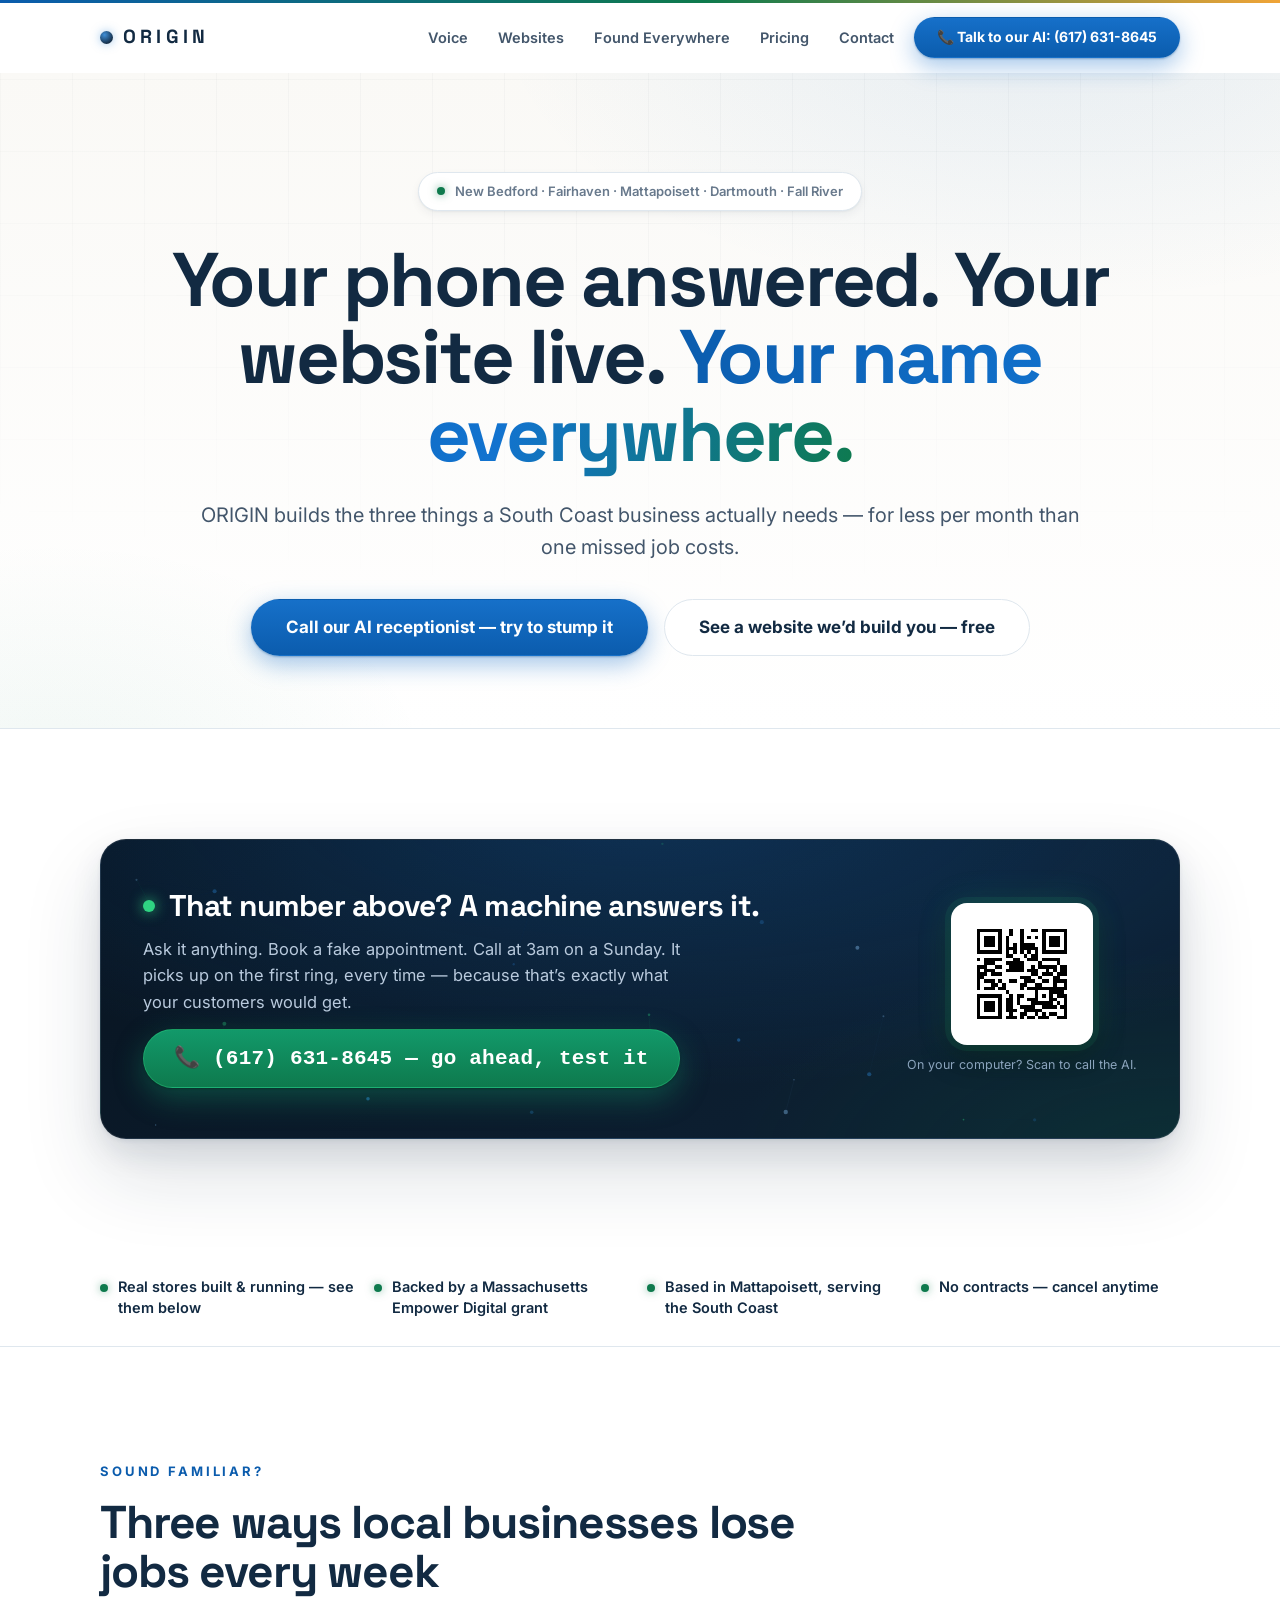
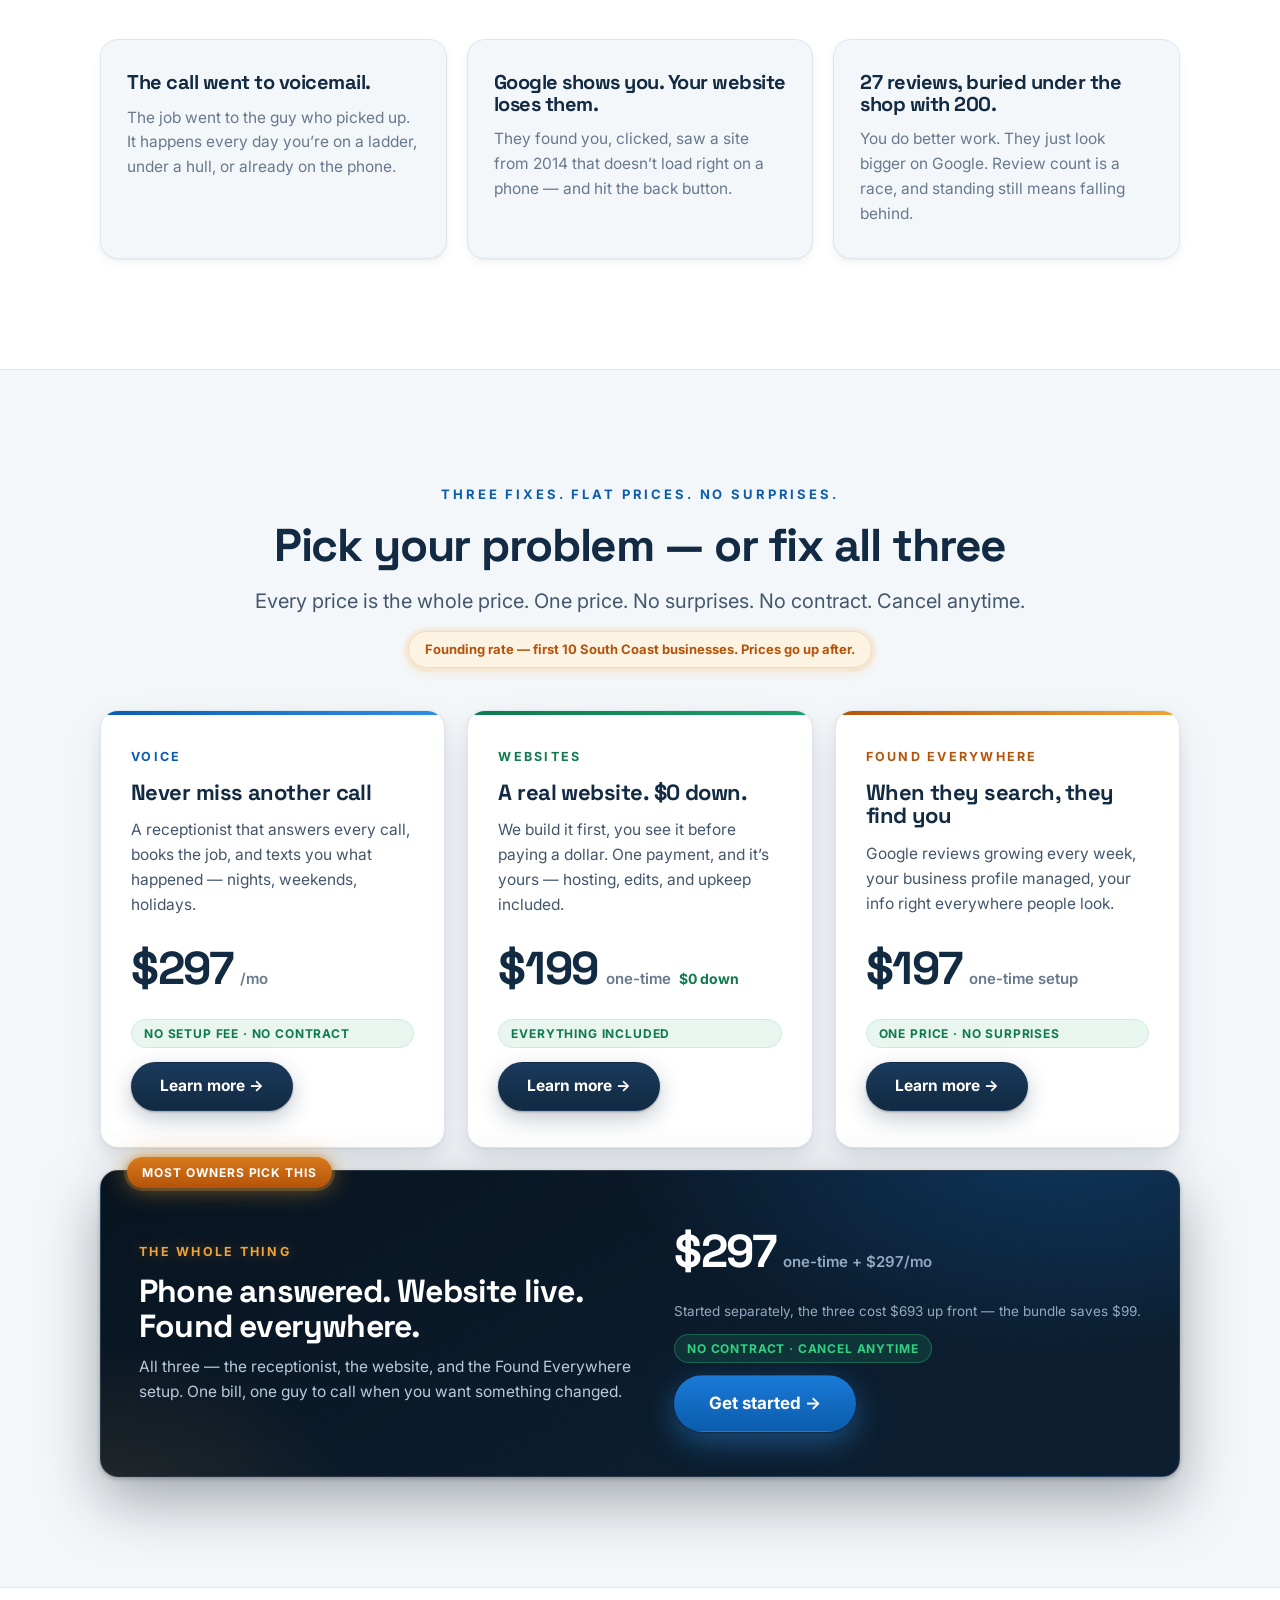
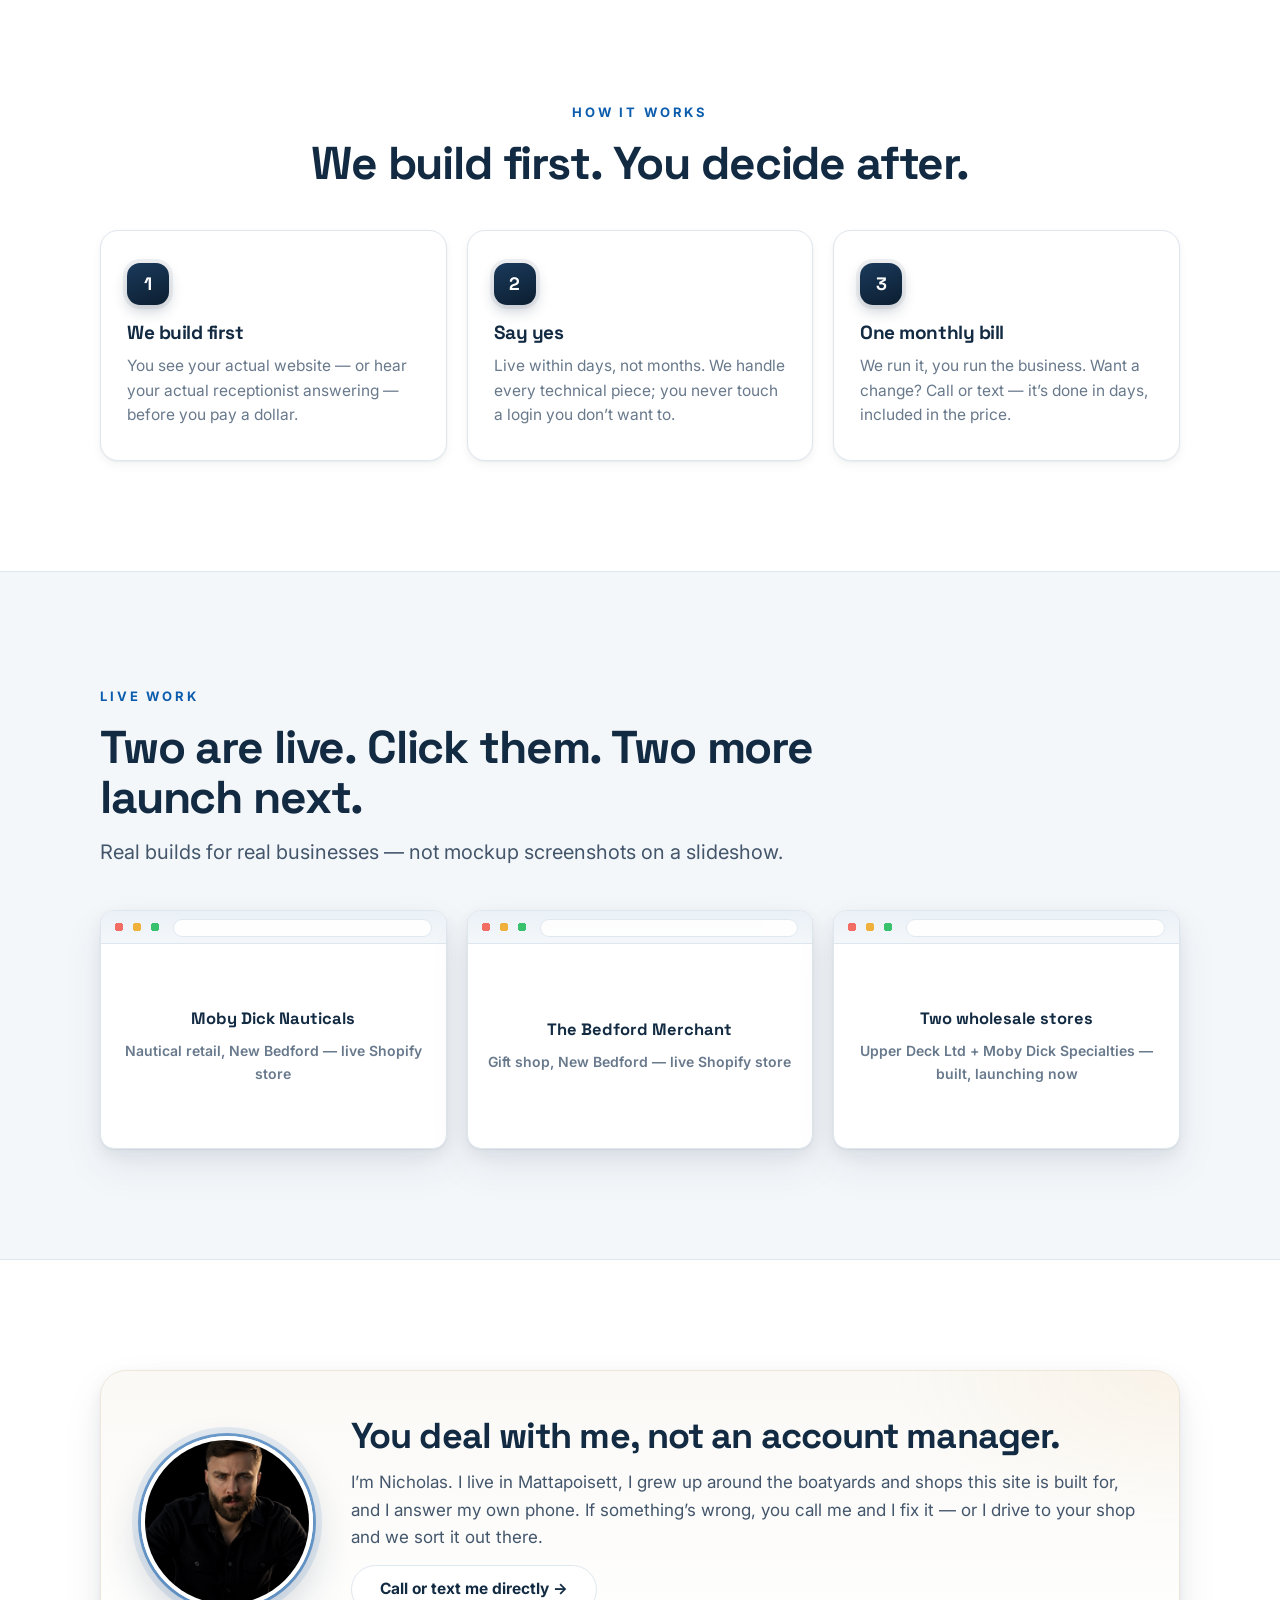
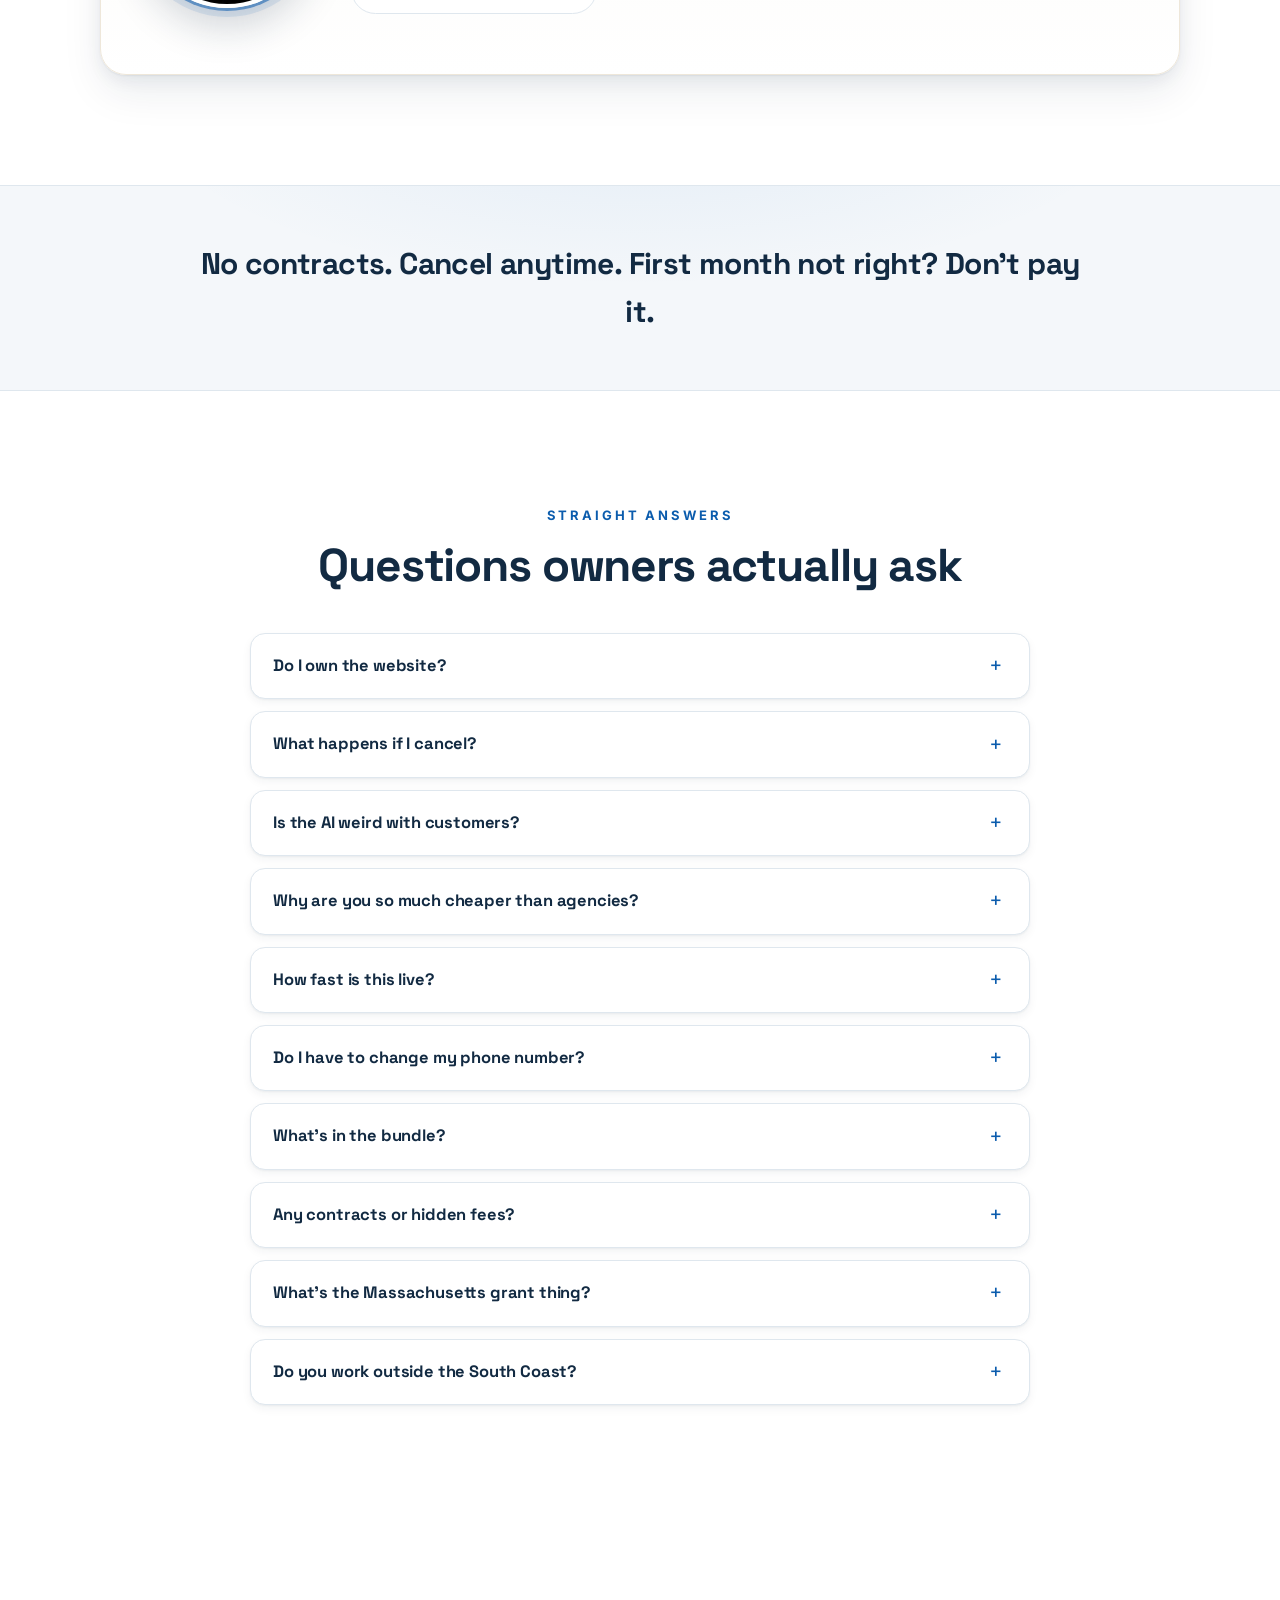
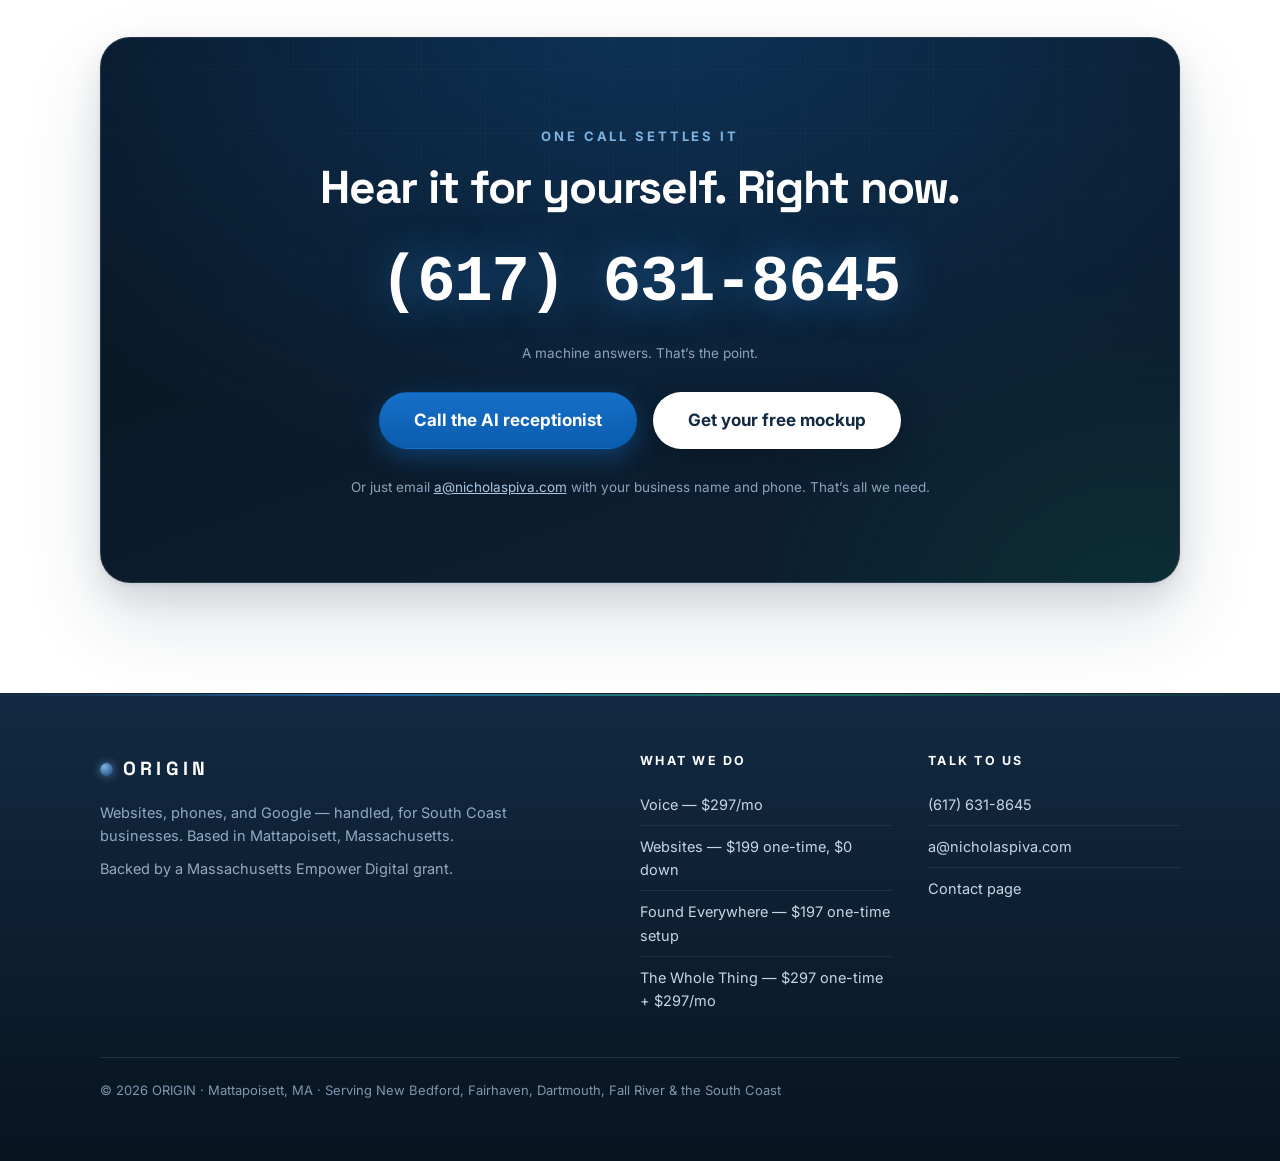
==== index.html @ daebf2e2 "ORIGIN site — heyorigin.ai launch 2026-08-25 Co-Authored-By: Claude Fable 5 <noreply@anthropic.com>" ====
<!DOCTYPE html>
<html lang="en">
<head>
<meta charset="UTF-8">
<meta name="viewport" content="width=device-width, initial-scale=1.0">
<title>ORIGIN — Your phone answered. Your website live. Your name everywhere.</title>
<meta name="description" content="ORIGIN builds the three things a South Coast business actually needs: a receptionist that answers every call, a website that's live in days for $0 down, and a Google presence that grows every week. No contracts. Cancel anytime.">
<meta property="og:title" content="ORIGIN — Your phone answered. Your website live. Your name everywhere.">
<meta property="og:description" content="A receptionist that answers every call, a website live in days for $0 down, and a Google presence that grows every week. South Coast, Massachusetts. No contracts.">
<meta property="og:type" content="website">
<meta name="twitter:card" content="summary">
<link rel="canonical" href="https://heyorigin.ai/">
<meta property="og:url" content="https://heyorigin.ai/">
<script type="application/ld+json">
{
  "@context": "https://schema.org",
  "@type": "LocalBusiness",
  "name": "ORIGIN",
  "telephone": "+1-617-631-8645",
  "email": "a@nicholaspiva.com",
  "address": {
    "@type": "PostalAddress",
    "addressLocality": "Mattapoisett",
    "addressRegion": "MA",
    "addressCountry": "US"
  },
  "areaServed": ["New Bedford", "Fairhaven", "Mattapoisett", "Dartmouth", "Fall River"]
}
</script>
<link rel="icon" href="data:image/svg+xml,%3Csvg xmlns='http://www.w3.org/2000/svg' viewBox='0 0 64 64'%3E%3Ccircle cx='32' cy='32' r='30' fill='%23122a42'/%3E%3Ccircle cx='32' cy='32' r='14' fill='none' stroke='white' stroke-width='7'/%3E%3C/svg%3E">
<link rel="preconnect" href="https://fonts.googleapis.com">
<link rel="preconnect" href="https://fonts.gstatic.com" crossorigin>
<link href="https://fonts.googleapis.com/css2?family=Space+Grotesk:wght@500;700&family=Inter:wght@400;500;600;700&display=swap" rel="stylesheet">
<link rel="stylesheet" href="/assets/style.css">
</head>
<body>

<header class="site-header">
  <div class="header-inner">
    <a class="wordmark" href="/"><span class="mark"></span>ORIGIN</a>
    <nav class="main-nav" aria-label="Main">
      <a href="/voice/">Voice</a>
      <a href="/websites/">Websites</a>
      <a href="/found/">Found Everywhere</a>
      <a href="/#pricing">Pricing</a>
      <a href="/start/">Contact</a>
    </nav>
    <a class="btn btn-call header-call" href="tel:617-631-8645">&#128222; Talk to our AI: (617) 631-8645</a>
    <button class="nav-toggle" aria-expanded="false" aria-controls="mobile-menu">Menu</button>
  </div>
  <nav class="mobile-menu" id="mobile-menu" aria-label="Mobile">
    <a href="/voice/">Voice — the receptionist</a>
    <a href="/websites/">Websites — $0 down</a>
    <a href="/found/">Found Everywhere</a>
    <a href="/#pricing">Pricing</a>
    <a href="/start/">Contact</a>
  </nav>
</header>

<main>

  <!-- 1. HERO -->
  <div class="hero">
    <div class="container">
      <span class="towns">New Bedford &middot; Fairhaven &middot; Mattapoisett &middot; Dartmouth &middot; Fall River</span>
      <h1>Your phone answered. Your website live. <span class="grad">Your name everywhere.</span></h1>
      <p class="lead">ORIGIN builds the three things a South Coast business actually needs &mdash; for less per month than one missed job costs.</p>
      <div class="hero-ctas">
        <a class="btn btn-call btn-lg" href="tel:617-631-8645">Call our AI receptionist &mdash; try to stump it</a>
        <a class="btn btn-ghost btn-lg" href="/websites/">See a website we&rsquo;d build you &mdash; free</a>
      </div>
    </div>
  </div>

  <!-- 2. DARE CARD -->
  <section>
    <div class="container">
      <div class="dare">
        <div class="dare-copy">
          <h3><span class="live-dot" aria-hidden="true"></span>That number above? A machine answers it.</h3>
          <p>Ask it anything. Book a fake appointment. Call at 3am on a Sunday. It picks up on the first ring, every time &mdash; because that&rsquo;s exactly what your customers would get.</p>
          <p class="mt-sm"><a class="btn btn-call" href="tel:617-631-8645">&#128222; (617) 631-8645 &mdash; go ahead, test it</a></p>
        </div>
        <div class="qr">
          <div class="qr-box"><img src="/assets/qr-demo-line.png" alt="QR code that dials the ORIGIN AI demo line"></div>
          On your computer? Scan to call the AI.
        </div>
      </div>
    </div>
  </section>

  <!-- 3. RECEIPTS STRIP -->
  <div class="receipts">
    <ul>
      <li>Real stores built &amp; running &mdash; see them below</li>
      <li>Backed by a Massachusetts Empower Digital grant</li>
      <li>Based in Mattapoisett, serving the South Coast</li>
      <li>No contracts &mdash; cancel anytime</li>
    </ul>
  </div>

  <!-- 4. PROBLEM BLOCK -->
  <section>
    <div class="container">
      <div class="section-head">
        <span class="kicker">Sound familiar?</span>
        <h2>Three ways local businesses lose jobs every week</h2>
      </div>
      <div class="punches">
        <div class="punch">
          <h3>The call went to voicemail.</h3>
          <p>The job went to the guy who picked up. It happens every day you&rsquo;re on a ladder, under a hull, or already on the phone.</p>
        </div>
        <div class="punch">
          <h3>Google shows you. Your website loses them.</h3>
          <p>They found you, clicked, saw a site from 2014 that doesn&rsquo;t load right on a phone &mdash; and hit the back button.</p>
        </div>
        <div class="punch">
          <h3>27 reviews, buried under the shop with 200.</h3>
          <p>You do better work. They just look bigger on Google. Review count is a race, and standing still means falling behind.</p>
        </div>
      </div>
    </div>
  </section>

  <!-- 5. THE 3 SKUs + BUNDLE -->
  <section id="pricing" style="background:var(--panel);border-top:1px solid var(--line);border-bottom:1px solid var(--line)">
    <div class="container">
      <div class="section-head center">
        <span class="kicker">Three fixes. Flat prices. No surprises.</span>
        <h2>Pick your problem &mdash; or fix all three</h2>
        <p class="lead mt-sm">Every price is the whole price. One price. No surprises. No contract. Cancel anytime.</p>
        <p class="mt-sm"><span class="founding">Founding rate &mdash; first 10 South Coast businesses. Prices go up after.</span></p>
      </div>
      <div class="skus">

        <div class="sku">
          <span class="sku-name">Voice</span>
          <h3>Never miss another call</h3>
          <p class="outcome">A receptionist that answers every call, books the job, and texts you what happened &mdash; nights, weekends, holidays.</p>
          <div class="price"><span class="num">$297</span><span class="per">/mo</span></div>
          <span class="no-contract">No setup fee &middot; No contract</span>
          <a class="btn btn-primary" href="/voice/">Learn more &rarr;</a>
        </div>

        <div class="sku">
          <span class="sku-name">Websites</span>
          <h3>A real website. $0 down.</h3>
          <p class="outcome">We build it first, you see it before paying a dollar. One payment, and it&rsquo;s yours &mdash; hosting, edits, and upkeep included.</p>
          <div class="price"><span class="num">$199</span><span class="per">one-time</span><span class="down">$0 down</span></div>
          <span class="no-contract">Everything included</span>
          <a class="btn btn-primary" href="/websites/">Learn more &rarr;</a>
        </div>

        <div class="sku">
          <span class="sku-name">Found Everywhere</span>
          <h3>When they search, they find you</h3>
          <p class="outcome">Google reviews growing every week, your business profile managed, your info right everywhere people look.</p>
          <div class="price"><span class="num">$197</span><span class="per">one-time setup</span></div>
          <span class="no-contract">One price &middot; No surprises</span>
          <a class="btn btn-primary" href="/found/">Learn more &rarr;</a>
        </div>

        <div class="sku bundle">
          <span class="badge">Most owners pick this</span>
          <div class="bundle-left">
            <span class="sku-name">The Whole Thing</span>
            <h3>Phone answered. Website live. Found everywhere.</h3>
            <p class="outcome">All three &mdash; the receptionist, the website, and the Found Everywhere setup. One bill, one guy to call when you want something changed.</p>
          </div>
          <div class="bundle-right">
            <div class="price"><span class="num">$297</span><span class="per">one-time + $297/mo</span></div>
            <p class="fineprint">Started separately, the three cost $693 up front &mdash; the bundle saves $99.</p>
            <span class="no-contract">No contract &middot; Cancel anytime</span>
            <a class="btn btn-primary btn-lg" href="/start/">Get started &rarr;</a>
          </div>
        </div>

      </div>
    </div>
  </section>

  <!-- 6. HOW IT WORKS -->
  <section>
    <div class="container">
      <div class="section-head center">
        <span class="kicker">How it works</span>
        <h2>We build first. You decide after.</h2>
      </div>
      <div class="steps">
        <div class="step">
          <div class="n">1</div>
          <h3>We build first</h3>
          <p>You see your actual website &mdash; or hear your actual receptionist answering &mdash; before you pay a dollar.</p>
        </div>
        <div class="step">
          <div class="n">2</div>
          <h3>Say yes</h3>
          <p>Live within days, not months. We handle every technical piece; you never touch a login you don&rsquo;t want to.</p>
        </div>
        <div class="step">
          <div class="n">3</div>
          <h3>One monthly bill</h3>
          <p>We run it, you run the business. Want a change? Call or text &mdash; it&rsquo;s done in days, included in the price.</p>
        </div>
      </div>
    </div>
  </section>

  <!-- 7. LIVE WORK -->
  <section style="background:var(--panel);border-top:1px solid var(--line);border-bottom:1px solid var(--line)">
    <div class="container">
      <div class="section-head">
        <span class="kicker">Live work</span>
        <h2>Two are live. Click them. Two more launch next.</h2>
        <p class="lead mt-sm">Real builds for real businesses &mdash; not mockup screenshots on a slideshow.</p>
      </div>
      <div class="work-grid">
        <a class="work-card" href="https://mobydicknauticals.com" target="_blank" rel="noopener"><span class="wc-name">Moby Dick Nauticals</span>Nautical retail, New Bedford &mdash; live Shopify store</a>
        <a class="work-card" href="https://www.bedfordmerchant.com" target="_blank" rel="noopener"><span class="wc-name">The Bedford Merchant</span>Gift shop, New Bedford &mdash; live Shopify store</a>
        <span class="work-card"><span class="wc-name">Two wholesale stores</span>Upper Deck Ltd + Moby Dick Specialties &mdash; built, launching now</span>
      </div>
    </div>
  </section>

  <!-- 8. FOUNDER -->
  <section>
    <div class="container">
      <div class="founder">
        <img class="photo" src="/assets/nicholas.jpg" alt="Nicholas Piva">
        <div class="founder-copy">
          <h2>You deal with me, not an account manager.</h2>
          <p>I&rsquo;m Nicholas. I live in Mattapoisett, I grew up around the boatyards and shops this site is built for, and I answer my own phone. If something&rsquo;s wrong, you call me and I fix it &mdash; or I drive to your shop and we sort it out there.</p>
          <p><a class="btn btn-ghost" href="/start/">Call or text me directly &rarr;</a></p>
        </div>
      </div>
    </div>
  </section>

  <!-- 9. GUARANTEE BAR -->
  <div class="guarantee">
    <p>No contracts. Cancel anytime. First month not right? Don&rsquo;t pay it.</p>
  </div>

  <!-- 10. FAQ -->
  <section>
    <div class="container">
      <div class="section-head center">
        <span class="kicker">Straight answers</span>
        <h2>Questions owners actually ask</h2>
      </div>
      <div class="faq">
        <details>
          <summary>Do I own the website?</summary>
          <p>You can buy it out any time &mdash; one payment and the whole site is yours, files and all. Most owners keep the subscription instead, because hosting, edits, and upkeep stay our problem, not yours.</p>
        </details>
        <details>
          <summary>What happens if I cancel?</summary>
          <p>You cancel, we stop billing, that&rsquo;s it. No cancellation fee, no 30-page contract, no hard feelings. If you&rsquo;re on the website plan, you can buy the site out on the way, or let it go dark.</p>
        </details>
        <details>
          <summary>Is the AI weird with customers?</summary>
          <p>You tell us &mdash; call it: (617) 631-8645. It answers politely, books appointments, takes messages, and hands anything strange straight to you. Your customers just hear a phone that always gets picked up.</p>
        </details>
        <details>
          <summary>Why are you so much cheaper than agencies?</summary>
          <p>Agencies bill for meetings, account managers, and offices. We build with modern tools, sell three fixed packages instead of custom proposals, and keep zero overhead. You pay for the work, not the theater.</p>
        </details>
        <details>
          <summary>How fast is this live?</summary>
          <p>Websites: days, not months &mdash; we usually show you a finished draft before you&rsquo;ve paid anything. The phone receptionist: typically inside a week, trained on your services, prices, and hours.</p>
        </details>
        <details>
          <summary>Do I have to change my phone number?</summary>
          <p>No. Your number stays exactly the same. Calls you can&rsquo;t take get answered instead of hitting voicemail. You can start with just nights and weekends if you want.</p>
        </details>
        <details>
          <summary>What&rsquo;s in the bundle?</summary>
          <p>All three: the receptionist ($297/mo), the website ($199 one-time), and the Found Everywhere setup ($197 one-time). Started separately, that&rsquo;s $693 up front. The bundle is $297 one-time + $297/mo &mdash; $99 less to start, one bill, one point of contact.</p>
        </details>
        <details>
          <summary>Any contracts or hidden fees?</summary>
          <p>None. Every price on this page is the whole price &mdash; one price, no surprises. The website and Found Everywhere are one-time payments; the receptionist is month to month, cancel anytime. We&rsquo;d rather earn next month than lock you into it.</p>
        </details>
        <details>
          <summary>What&rsquo;s the Massachusetts grant thing?</summary>
          <p>ORIGIN is backed by a Massachusetts Empower Digital grant &mdash; a state small-business program. It means the Commonwealth put real money behind this business, and depending on your situation there may be grant help for yours too. Ask us.</p>
        </details>
        <details>
          <summary>Do you work outside the South Coast?</summary>
          <p>The focus is New Bedford, Fairhaven, Mattapoisett, Dartmouth, Fall River, and the towns between. If you&rsquo;re nearby, reach out anyway &mdash; worst case we say it&rsquo;s too far to drive to your shop, which is rare.</p>
        </details>
      </div>
    </div>
  </section>

  <!-- 11. FINAL CTA -->
  <section class="final-cta">
    <div class="container">
      <span class="kicker">One call settles it</span>
      <h2>Hear it for yourself. Right now.</h2>
      <span class="big-number"><a href="tel:617-631-8645">(617) 631-8645</a></span>
      <p class="fineprint">A machine answers. That&rsquo;s the point.</p>
      <div class="ctas">
        <a class="btn btn-call btn-lg" href="tel:617-631-8645">Call the AI receptionist</a>
        <a class="btn btn-primary btn-lg" href="mailto:a@nicholaspiva.com?subject=Free%20mockup%20for%20my%20business&amp;body=Business%20name%3A%0ABest%20phone%20number%3A%0AAnything%20you%20want%20us%20to%20know%3A">Get your free mockup</a>
      </div>
      <p class="fineprint mt-md">Or just email <a href="mailto:a@nicholaspiva.com">a@nicholaspiva.com</a> with your business name and phone. That&rsquo;s all we need.</p>
    </div>
  </section>

</main>

<footer class="site-footer">
  <div class="container">
    <div>
      <a class="wordmark" href="/"><span class="mark"></span>ORIGIN</a>
      <p>Websites, phones, and Google &mdash; handled, for South Coast businesses. Based in Mattapoisett, Massachusetts.</p>
      <p>Backed by a Massachusetts Empower Digital grant.</p>
    </div>
    <div>
      <h4>What we do</h4>
      <ul>
        <li><a href="/voice/">Voice &mdash; $297/mo</a></li>
        <li><a href="/websites/">Websites &mdash; $199 one-time, $0 down</a></li>
        <li><a href="/found/">Found Everywhere &mdash; $197 one-time setup</a></li>
        <li><a href="/#pricing">The Whole Thing &mdash; $297 one-time + $297/mo</a></li>
      </ul>
    </div>
    <div>
      <h4>Talk to us</h4>
      <ul>
        <li><a href="tel:617-631-8645">(617) 631-8645</a></li>
        <li><a href="mailto:a@nicholaspiva.com">a@nicholaspiva.com</a></li>
        <li><a href="/start/">Contact page</a></li>
      </ul>
    </div>
    <div class="legal">&copy; <span data-year>2026</span> ORIGIN &middot; Mattapoisett, MA &middot; Serving New Bedford, Fairhaven, Dartmouth, Fall River &amp; the South Coast</div>
  </div>
</footer>

<div class="mobile-bar">
  <a class="btn btn-call" href="tel:617-631-8645">&#128222; Call the AI</a>
  <a class="btn btn-primary" href="/start/">Get my free mockup</a>
</div>

<script src="/assets/site.js"></script>
</body>
</html>
---- assets/style.css ----
/* ORIGIN — public site. Light premium theme, epic craft.
   One CSS file, one small JS file, no frameworks, no build step.
   Dark moments (on purpose): the dare/call card, the bundle card, the final CTA band, the footer. */

:root{
  --ink:#122a42;          /* harbor navy — headings, primary buttons */
  --ink-2:#0c1e30;        /* deeper navy */
  --ink-deep:#081420;     /* near-black navy — dark cards */
  --body-c:#43566b;       /* body text */
  --soft:#68798c;         /* muted text */
  --bg:#ffffff;
  --paper:#faf9f6;        /* warm paper */
  --panel:#f4f7fa;        /* light panel band (referenced by inline styles) */
  --panel-2:#eaf1f7;
  --line:#dfe7ee;         /* hairlines (referenced by inline styles) */
  --blue:#0b5cad;
  --blue-dark:#094a8c;
  --blue-bright:#2f8fe6;
  --green:#0e7a4d;
  --green-bright:#2fd382; /* live dot on dark */
  --amber:#b45309;
  --amber-bright:#f0a437;
  --amber-bg:#fdf3e3;
  --radius:18px;
  --font-display:"Space Grotesk","Inter",-apple-system,BlinkMacSystemFont,"Segoe UI",Helvetica,Arial,sans-serif;
  --font-body:"Inter",-apple-system,BlinkMacSystemFont,"Segoe UI",Roboto,Helvetica,Arial,sans-serif;
  --font-mono:ui-monospace,"SF Mono",SFMono-Regular,Menlo,Consolas,monospace;
  --shadow-sm:0 1px 2px rgba(18,42,66,.05),0 4px 10px rgba(18,42,66,.05);
  --shadow:0 1px 2px rgba(18,42,66,.06),0 6px 16px rgba(18,42,66,.06),0 18px 40px rgba(18,42,66,.08);
  --shadow-lg:0 2px 4px rgba(18,42,66,.07),0 14px 30px rgba(18,42,66,.10),0 36px 80px rgba(18,42,66,.14);
  --dark-line:rgba(255,255,255,.10);
  --dark-text:#b9cadd;
}

*{margin:0;padding:0;box-sizing:border-box}
html{-webkit-text-size-adjust:100%}
@media (prefers-reduced-motion:no-preference){html{scroll-behavior:smooth}}
body{
  background:var(--bg);
  color:var(--body-c);
  font-family:var(--font-body);
  font-size:17px;line-height:1.6;
  overflow-x:hidden;
  -webkit-font-smoothing:antialiased;
}
img,svg{max-width:100%;display:block}
a{color:var(--blue);text-decoration:none}
a:hover{text-decoration:underline}
:focus-visible{outline:3px solid var(--blue-bright);outline-offset:3px;border-radius:6px}
h1,h2,h3,h4{
  color:var(--ink);line-height:1.08;letter-spacing:-.025em;font-weight:700;
  font-family:var(--font-display);
}
h1{font-size:clamp(38px,7vw,76px);line-height:1.02;letter-spacing:-.03em}
h2{font-size:clamp(28px,4.4vw,46px)}
h3{font-size:clamp(19px,2.6vw,23px)}
.container{max-width:1120px;margin:0 auto;padding:0 20px}
section{padding:clamp(64px,9vw,110px) 0;scroll-margin-top:86px;position:relative}

.kicker{
  display:inline-block;font-size:13px;font-weight:700;letter-spacing:.22em;
  text-transform:uppercase;color:var(--blue);margin-bottom:16px;
}
.lead{font-size:clamp(17px,2.2vw,20px);color:var(--body-c);max-width:44em}
.center{text-align:center}
.center .lead{margin-left:auto;margin-right:auto}

/* Gradient word inside big headings */
h1 .grad{
  background:linear-gradient(110deg,var(--blue),#1273cf 55%,var(--green));
  -webkit-background-clip:text;background-clip:text;color:transparent;
}

/* ---------- Reveal on scroll (JS adds .reveal; motion-gated) ---------- */
.reveal{opacity:0;transform:translateY(28px);transition:opacity .8s cubic-bezier(.16,1,.3,1),transform .8s cubic-bezier(.16,1,.3,1)}
.reveal.in{opacity:1;transform:none}

/* ---------- Buttons ---------- */
.btn{
  display:inline-flex;align-items:center;justify-content:center;gap:10px;
  padding:14px 28px;border-radius:999px;font-size:15.5px;font-weight:700;
  border:1px solid transparent;cursor:pointer;text-decoration:none;
  line-height:1.2;text-align:center;
  transition:transform .3s cubic-bezier(.16,1,.3,1),box-shadow .3s ease,background .3s ease,border-color .3s ease,color .3s ease;
}
.btn:hover{text-decoration:none;transform:translateY(-2px)}
.btn-primary{
  background:linear-gradient(180deg,#1a3a5c,var(--ink));color:#fff;
  box-shadow:0 1px 2px rgba(8,20,32,.3),0 8px 22px rgba(18,42,66,.25);
}
.btn-primary:hover{color:#fff;box-shadow:0 2px 4px rgba(8,20,32,.3),0 14px 34px rgba(18,42,66,.34)}
.btn-call{
  background:linear-gradient(180deg,#1670c9,var(--blue));color:#fff;
  box-shadow:0 1px 2px rgba(9,74,140,.35),0 8px 24px rgba(23,111,199,.4);
}
.btn-call:hover{color:#fff;box-shadow:0 2px 4px rgba(9,74,140,.4),0 14px 38px rgba(23,111,199,.5)}
.btn-ghost{background:#fff;color:var(--ink);border-color:var(--line)}
.btn-ghost:hover{border-color:var(--ink);color:var(--ink);box-shadow:var(--shadow)}
.btn-lg{padding:17px 34px;font-size:17px}

/* ---------- Founding-rate chip — glowing amber ---------- */
.founding{
  display:inline-block;font-size:13px;font-weight:700;color:var(--amber);
  background:var(--amber-bg);border:1px solid #f3ddb5;border-radius:999px;padding:7px 16px;
  box-shadow:0 0 0 4px rgba(240,164,55,.10),0 4px 14px rgba(240,164,55,.18);
}

/* ---------- Header — glass with slim accent line ---------- */
.site-header{
  position:sticky;top:0;z-index:100;
  background:rgba(255,255,255,.85);
  backdrop-filter:blur(14px);-webkit-backdrop-filter:blur(14px);
  border-bottom:1px solid transparent;transition:border-color .3s ease,background .3s ease;
}
.site-header::before{
  content:"";display:block;height:3px;
  background:linear-gradient(90deg,var(--blue),var(--green) 55%,var(--amber-bright));
}
.site-header.scrolled{border-bottom-color:var(--line);background:rgba(255,255,255,.92)}
.header-inner{
  max-width:1120px;margin:0 auto;padding:14px 20px;
  display:flex;align-items:center;gap:20px;
}
.wordmark{
  font-family:var(--font-display);
  font-weight:700;font-size:19px;letter-spacing:.22em;color:var(--ink);
  display:flex;align-items:center;gap:10px;text-decoration:none;
}
.wordmark:hover{text-decoration:none;color:var(--ink)}
.wordmark .mark{
  width:13px;height:13px;border-radius:50%;flex:none;
  background:radial-gradient(circle at 35% 30%,#3f8fd8,var(--ink) 75%);
  box-shadow:0 0 10px rgba(63,143,216,.5);
}
.main-nav{display:none;gap:30px;margin-left:auto;font-size:14.5px;font-weight:600}
.main-nav a{color:var(--body-c);position:relative;transition:color .25s}
.main-nav a::after{
  content:"";position:absolute;left:0;bottom:-6px;height:2px;width:0;
  background:var(--blue);transition:width .3s cubic-bezier(.16,1,.3,1);
}
.main-nav a:hover{color:var(--ink);text-decoration:none}
.main-nav a:hover::after{width:100%}
.main-nav a[aria-current="page"]{color:var(--ink)}
.main-nav a[aria-current="page"]::after{width:100%}
.header-call{margin-left:auto;padding:11px 22px;font-size:14px}
.nav-toggle{
  margin-left:auto;background:#fff;border:1px solid var(--line);border-radius:999px;
  padding:9px 16px;font-size:14.5px;font-weight:700;color:var(--ink);cursor:pointer;
  font-family:var(--font-body);
}
@media(min-width:900px){
  .main-nav{display:flex}
  .header-call{margin-left:0}
  .nav-toggle{display:none}
}
@media(max-width:899px){
  .header-call{display:none}
}
.mobile-menu{
  display:none;border-top:1px solid var(--line);
  background:rgba(255,255,255,.94);
  backdrop-filter:blur(16px);-webkit-backdrop-filter:blur(16px);
  padding:10px 20px 18px;
}
.mobile-menu.open{display:block}
.mobile-menu a{
  display:block;padding:13px 4px;font-size:16.5px;font-weight:600;color:var(--ink);
  border-bottom:1px solid var(--panel-2);
}
.mobile-menu a:hover{text-decoration:none}
.mobile-menu a:last-child{border-bottom:0}

/* ---------- Hero — light, huge type, quiet texture ---------- */
.hero{
  position:relative;overflow:hidden;
  background:
    radial-gradient(900px 480px at 82% -10%,rgba(23,111,199,.09),transparent 62%),
    radial-gradient(640px 400px at 4% 108%,rgba(14,122,77,.06),transparent 60%),
    linear-gradient(180deg,var(--paper) 0%,#fff 100%);
  border-bottom:1px solid var(--line);
  padding:clamp(72px,11vh,130px) 0 clamp(60px,8vh,100px);
  text-align:center;
}
.hero::before{ /* faint grid texture */
  content:"";position:absolute;inset:0;pointer-events:none;
  background:
    repeating-linear-gradient(90deg,rgba(18,42,66,.028) 0 1px,transparent 1px 72px),
    repeating-linear-gradient(0deg,rgba(18,42,66,.028) 0 1px,transparent 1px 72px);
  mask-image:radial-gradient(120% 100% at 50% 0%,#000 25%,transparent 82%);
  -webkit-mask-image:radial-gradient(120% 100% at 50% 0%,#000 25%,transparent 82%);
}
.hero .container{position:relative;z-index:1}
.hero .towns{
  display:inline-flex;align-items:center;gap:10px;
  font-size:13px;font-weight:600;color:var(--soft);
  border:1px solid var(--line);background:#fff;border-radius:999px;
  padding:8px 18px;margin-bottom:30px;
  box-shadow:var(--shadow-sm);
}
.hero .towns::before{
  content:"";width:8px;height:8px;border-radius:50%;flex:none;
  background:var(--green);box-shadow:0 0 8px rgba(14,122,77,.6);
}
.hero h1{max-width:14.5em;margin:0 auto 26px}
.hero .lead{margin:0 auto 36px}
.hero .fineprint{color:var(--soft)}
.hero-ctas{display:flex;flex-wrap:wrap;gap:16px;justify-content:center}

/* ---------- Dare card — THE dark moment: live phone-call UI ---------- */
.dare{
  position:relative;overflow:hidden;text-align:left;
  background:
    radial-gradient(120% 150% at 50% -10%,rgba(23,111,199,.28),transparent 62%),
    radial-gradient(70% 120% at 100% 110%,rgba(14,122,77,.2),transparent 60%),
    linear-gradient(150deg,var(--ink-deep),var(--ink-2) 70%);
  color:var(--dark-text);border-radius:26px;
  border:1px solid rgba(255,255,255,.09);
  padding:clamp(32px,5vw,50px) clamp(24px,4vw,42px);
  box-shadow:var(--shadow-lg);
  display:flex;flex-wrap:wrap;gap:32px;align-items:center;
}
.dare .dare-fx{position:absolute;inset:0;pointer-events:none;opacity:.85} /* scoped particle canvas (JS) */
.dare h3,.dare h2{color:#fff;font-size:clamp(21px,3.2vw,30px);display:flex;align-items:center;gap:14px;flex-wrap:wrap;position:relative}
.dare .live-dot{
  flex:none;width:12px;height:12px;border-radius:50%;
  background:var(--green-bright);
  box-shadow:0 0 0 0 rgba(47,211,130,.5),0 0 14px rgba(47,211,130,.9);
}
@media (prefers-reduced-motion:no-preference){
  .dare .live-dot{animation:ringpulse 2s infinite}
  @keyframes ringpulse{
    0%{box-shadow:0 0 0 0 rgba(47,211,130,.45),0 0 14px rgba(47,211,130,.9)}
    70%{box-shadow:0 0 0 16px rgba(47,211,130,0),0 0 14px rgba(47,211,130,.9)}
    100%{box-shadow:0 0 0 0 rgba(47,211,130,0),0 0 14px rgba(47,211,130,.9)}
  }
}
.dare .dare-copy{flex:1 1 340px;position:relative}
.dare .dare-copy p{margin-top:14px;font-size:16.5px;color:var(--dark-text);max-width:34em}
.dare .btn-call{
  background:linear-gradient(180deg,#12996a,var(--green));color:#fff;
  font-family:var(--font-mono);font-size:clamp(16px,2.4vw,21px);font-weight:800;letter-spacing:.01em;
  padding:16px 30px;
  border:1px solid rgba(47,211,130,.4);
  box-shadow:0 1px 2px rgba(4,40,25,.5),0 10px 30px rgba(18,153,106,.4);
}
.dare .btn-call:hover{
  color:#fff;
  box-shadow:0 2px 4px rgba(4,40,25,.5),0 16px 42px rgba(18,153,106,.55);
}
.dare .qr{
  flex:0 0 auto;display:none;text-align:center;color:#8ba4bd;font-size:12.5px;
  position:relative;
}
@media(min-width:860px){.dare .qr{display:block}}
.dare .qr .qr-box{
  width:142px;height:142px;background:#fff;border-radius:16px;
  display:flex;align-items:center;justify-content:center;margin:0 auto 10px;
  padding:10px;
  border:1px solid rgba(255,255,255,.16);
  box-shadow:0 0 0 6px rgba(47,211,130,.08),0 0 34px rgba(47,211,130,.2),0 12px 30px rgba(0,0,0,.45);
}
.dare .qr .qr-box img{width:100%;height:100%;image-rendering:pixelated}

/* ---------- Receipts strip ---------- */
.receipts{border-bottom:1px solid var(--line);background:#fff;padding:28px 0}
.receipts ul{
  list-style:none;display:grid;gap:14px;
  grid-template-columns:1fr;max-width:1120px;margin:0 auto;padding:0 20px;
}
@media(min-width:760px){.receipts ul{grid-template-columns:repeat(4,1fr)}}
.receipts li{
  font-size:14.5px;font-weight:600;color:var(--ink);
  display:flex;gap:10px;align-items:flex-start;line-height:1.4;
}
.receipts li::before{
  content:"";flex:none;width:8px;height:8px;border-radius:50%;
  background:var(--green);box-shadow:0 0 8px rgba(14,122,77,.5);margin-top:7px;
}

/* ---------- Problem block ---------- */
.punches{display:grid;gap:20px;grid-template-columns:1fr}
@media(min-width:760px){.punches{grid-template-columns:repeat(3,1fr)}}
.punch{
  background:var(--panel);border:1px solid var(--line);border-radius:var(--radius);
  padding:32px 26px;
  box-shadow:var(--shadow-sm);
  transition:transform .35s cubic-bezier(.16,1,.3,1),box-shadow .35s ease,border-color .35s ease;
}
.punch:hover{transform:translateY(-5px);box-shadow:var(--shadow);border-color:#cdd9e4}
.punch h3{margin-bottom:12px;font-size:20px}
.punch p{font-size:15.5px;color:var(--soft)}

/* ---------- SKU cards ---------- */
.skus{display:grid;gap:22px;grid-template-columns:1fr}
@media(min-width:860px){.skus{grid-template-columns:repeat(3,1fr)}}
.sku{
  position:relative;overflow:hidden;
  background:#fff;border:1px solid var(--line);border-radius:var(--radius);
  padding:36px 30px;box-shadow:var(--shadow);
  display:flex;flex-direction:column;gap:14px;
  transition:transform .35s cubic-bezier(.16,1,.3,1),box-shadow .35s ease;
}
.sku:hover{transform:translateY(-6px);box-shadow:var(--shadow-lg)}
.sku::before{ /* per-SKU top accent bar */
  content:"";position:absolute;top:0;left:0;right:0;height:4px;
  background:linear-gradient(90deg,var(--blue),var(--blue-bright));
}
.skus > .sku:nth-child(2)::before{background:linear-gradient(90deg,var(--green),#1aa06a)}
.skus > .sku:nth-child(3)::before{background:linear-gradient(90deg,var(--amber),var(--amber-bright))}
.sku .sku-name{
  font-size:12.5px;font-weight:700;letter-spacing:.18em;text-transform:uppercase;color:var(--blue);
}
.skus > .sku:nth-child(2) .sku-name{color:var(--green)}
.skus > .sku:nth-child(3) .sku-name{color:var(--amber)}
.sku h3{font-size:22px}
.sku .outcome{font-size:15.5px;color:var(--body-c);flex:1}
.price{display:flex;align-items:baseline;gap:8px;color:var(--ink)}
.price .num{font-family:var(--font-display);font-size:clamp(38px,5vw,46px);font-weight:700;letter-spacing:-.03em}
.price .per{font-size:15px;font-weight:600;color:var(--soft)}
.price .down{font-size:14px;font-weight:700;color:var(--green)}
.fineprint{font-size:13.5px;color:var(--soft)}
.sku .btn{align-self:flex-start}

/* Bundle — the dark dominant card */
.sku.bundle{
  grid-column:1 / -1;overflow:visible;
  background:
    radial-gradient(700px 340px at 88% -10%,rgba(23,111,199,.3),transparent 62%),
    radial-gradient(420px 280px at 0% 112%,rgba(240,164,55,.12),transparent 60%),
    linear-gradient(150deg,var(--ink-deep),var(--ink-2) 75%);
  border:1px solid rgba(255,255,255,.12);
  display:flex;flex-direction:row;flex-wrap:wrap;align-items:center;gap:28px;
  box-shadow:0 2px 4px rgba(8,20,32,.25),0 24px 60px rgba(8,20,32,.35);
}
.sku.bundle::before{content:none}
@media(min-width:860px){.sku.bundle{padding:44px 38px}}
.bundle .bundle-left{flex:1 1 340px;display:flex;flex-direction:column;gap:12px}
.bundle .bundle-right{flex:1 1 300px;min-width:0;max-width:100%;display:flex;flex-direction:column;gap:12px;align-items:flex-start}
.bundle .bundle-right .fineprint{max-width:36em}
.bundle .sku-name{color:var(--amber-bright);text-shadow:0 0 14px rgba(240,164,55,.4)}
.bundle h3{font-size:clamp(23px,3.2vw,32px);color:#fff}
.bundle .outcome{color:var(--dark-text)}
.bundle .price{color:#fff}
.bundle .price .per{color:#93aac2}
.bundle .fineprint{color:#93aac2}
.bundle .no-contract{background:rgba(47,211,130,.13);color:var(--green-bright);border:1px solid rgba(47,211,130,.3)}
.bundle .btn-primary{
  background:linear-gradient(180deg,#1a7ad6,var(--blue));
  box-shadow:0 1px 2px rgba(8,20,32,.5),0 10px 30px rgba(47,143,230,.45);
}
.bundle .btn-primary:hover{box-shadow:0 2px 4px rgba(8,20,32,.5),0 16px 40px rgba(47,143,230,.55)}
.badge{ /* glowing amber founding badge on the bundle */
  position:absolute;top:-14px;left:26px;
  background:linear-gradient(180deg,#d97a1c,var(--amber));color:#fff;
  font-size:12px;font-weight:700;letter-spacing:.08em;text-transform:uppercase;
  border-radius:999px;padding:6px 15px;
  box-shadow:0 0 0 3px rgba(240,164,55,.22),0 0 24px rgba(240,164,55,.55),0 4px 12px rgba(8,20,32,.4);
}
.no-contract{
  display:inline-block;font-size:12px;font-weight:700;letter-spacing:.07em;
  text-transform:uppercase;color:var(--green);background:#e9f6ef;
  border:1px solid #cdebda;border-radius:999px;padding:4px 12px;
}

/* ---------- Steps ---------- */
.steps{display:grid;gap:20px;grid-template-columns:1fr;counter-reset:step}
@media(min-width:760px){.steps{grid-template-columns:repeat(3,1fr)}}
.step{
  background:#fff;border:1px solid var(--line);border-radius:var(--radius);padding:32px 26px;
  box-shadow:var(--shadow-sm);
  transition:transform .35s cubic-bezier(.16,1,.3,1),box-shadow .35s ease;
}
.step:hover{transform:translateY(-5px);box-shadow:var(--shadow)}
.step .n{
  width:42px;height:42px;border-radius:13px;
  background:linear-gradient(160deg,#1a3a5c,var(--ink-2));color:#fff;
  display:flex;align-items:center;justify-content:center;font-weight:700;font-size:18px;
  font-family:var(--font-display);
  margin-bottom:18px;
  box-shadow:0 0 0 4px rgba(18,42,66,.06),0 6px 14px rgba(18,42,66,.22);
}
.step h3{margin-bottom:10px;font-size:19px}
.step p{font-size:15.5px;color:var(--soft)}

/* ---------- Live work — browser-chrome mockup cards ---------- */
.work-grid{display:grid;gap:20px;grid-template-columns:1fr 1fr}
@media(max-width:559px){.work-grid{grid-template-columns:1fr}.work-card{aspect-ratio:auto;min-height:150px}}
@media(min-width:760px){.work-grid{grid-template-columns:repeat(3,1fr)}}
.work-card{
  position:relative;
  border:1px solid var(--line);border-radius:14px;background:#fff;
  aspect-ratio:16/11;display:flex;flex-direction:column;align-items:center;justify-content:center;
  gap:8px;text-align:center;padding:48px 16px 16px;color:var(--soft);font-size:14px;font-weight:600;
  box-shadow:var(--shadow);
  transition:transform .35s cubic-bezier(.16,1,.3,1),box-shadow .35s ease,border-color .35s ease;
  overflow:hidden;
}
.work-card::before{ /* browser chrome bar with traffic-light dots */
  content:"";position:absolute;top:0;left:0;right:0;height:32px;
  background:
    radial-gradient(circle 4.5px at 18px 16px,#f26d64 98%,transparent),
    radial-gradient(circle 4.5px at 36px 16px,#f0b03c 98%,transparent),
    radial-gradient(circle 4.5px at 54px 16px,#39c26d 98%,transparent),
    linear-gradient(180deg,var(--panel-2),var(--panel));
  border-bottom:1px solid var(--line);
}
.work-card::after{ /* address-bar hint */
  content:"";position:absolute;top:8px;left:72px;right:14px;height:16px;
  background:#fff;border:1px solid var(--line);border-radius:999px;opacity:.9;
}
.work-card:hover{border-color:var(--blue);text-decoration:none;transform:translateY(-6px);box-shadow:var(--shadow-lg)}
.work-card .wc-name{color:var(--ink);font-size:16.5px;font-weight:700;font-family:var(--font-display)}
a.work-card:hover .wc-name{color:var(--blue)}

/* ---------- Founder — warm, human band ---------- */
.founder{
  display:flex;flex-wrap:wrap;gap:38px;align-items:center;
  background:
    radial-gradient(480px 260px at 100% 0%,rgba(240,164,55,.07),transparent 60%),
    linear-gradient(180deg,var(--paper),#fff);
  border:1px solid #eee7da;border-radius:26px;padding:clamp(30px,4.6vw,46px) clamp(24px,4vw,40px);
  box-shadow:var(--shadow);
}
.founder .photo{
  flex:0 0 172px;width:172px;height:172px;border-radius:50%;object-fit:cover;
  border:4px solid #fff;
  box-shadow:0 0 0 3px rgba(11,92,173,.55),0 0 0 9px rgba(11,92,173,.10),0 18px 40px rgba(18,42,66,.2);
}
.founder .founder-copy{flex:1 1 320px}
.founder .founder-copy h2{margin-bottom:14px;font-size:clamp(24px,3.4vw,36px)}
.founder .founder-copy p{margin-bottom:14px}

/* ---------- Guarantee bar ---------- */
.guarantee{
  background:
    radial-gradient(720px 260px at 50% -40%,rgba(23,111,199,.08),transparent 70%),
    var(--panel);
  border-top:1px solid var(--line);border-bottom:1px solid var(--line);
  color:var(--ink);text-align:center;padding:clamp(42px,6vh,58px) 20px;
}
.guarantee p{
  font-family:var(--font-display);
  font-size:clamp(20px,3.2vw,30px);font-weight:700;letter-spacing:-.02em;color:var(--ink);
  max-width:30em;margin:0 auto;
}

/* ---------- Included list ---------- */
.included{
  background:#fff;border:1px solid var(--line);border-radius:24px;
  box-shadow:var(--shadow);padding:clamp(30px,4vw,42px) clamp(24px,3.6vw,36px);
}
.included ul{list-style:none;display:grid;gap:17px;grid-template-columns:1fr}
@media(min-width:760px){.included ul{grid-template-columns:1fr 1fr;gap:19px 30px}}
.included li{display:flex;gap:13px;align-items:flex-start;font-size:16px;color:var(--ink)}
.included li .tick{
  flex:none;width:24px;height:24px;border-radius:8px;
  background:linear-gradient(160deg,#e9f6ef,#d5eee1);color:var(--green);
  border:1px solid #c4e6d3;
  display:flex;align-items:center;justify-content:center;font-size:12px;font-weight:900;margin-top:2px;
}
.included li span b{color:var(--ink)}
.included li span small{display:block;color:var(--soft);font-size:14px;line-height:1.5}

/* ---------- FAQ ---------- */
.faq{max-width:780px;margin:0 auto}
.faq details{
  border:1px solid var(--line);border-radius:15px;padding:2px 22px;margin-bottom:12px;
  background:#fff;box-shadow:var(--shadow-sm);
  transition:box-shadow .25s ease,border-color .25s ease;
}
.faq details:hover,.faq details[open]{border-color:#cdd9e4;box-shadow:var(--shadow)}
.faq summary{
  cursor:pointer;font-weight:700;color:var(--ink);font-size:16.5px;
  padding:17px 34px 17px 0;list-style:none;position:relative;
  font-family:var(--font-display);letter-spacing:-.01em;
}
.faq summary::-webkit-details-marker{display:none}
.faq summary::after{
  content:"+";position:absolute;right:4px;top:50%;transform:translateY(-50%);
  font-size:22px;font-weight:400;color:var(--blue);
}
.faq details[open] summary::after{content:"–"}
.faq details p{padding:0 0 20px;color:var(--body-c);font-size:16px;max-width:42em}

/* ---------- Final CTA — dark navy echo band ---------- */
.final-cta{text-align:center}
.final-cta .container{
  position:relative;border-radius:30px;border:1px solid rgba(255,255,255,.1);overflow:hidden;
  background:
    radial-gradient(120% 150% at 50% -10%,rgba(23,111,199,.32),transparent 62%),
    radial-gradient(60% 110% at 96% 110%,rgba(14,122,77,.18),transparent 60%),
    linear-gradient(160deg,var(--ink-deep),var(--ink-2) 80%);
  padding:clamp(50px,7.5vw,84px) clamp(22px,5vw,60px);
  max-width:1080px;
  box-shadow:var(--shadow-lg);
  color:var(--dark-text);
}
.final-cta .container::before{ /* faint grid inside the dark band */
  content:"";position:absolute;inset:0;pointer-events:none;
  background:
    repeating-linear-gradient(90deg,rgba(255,255,255,.025) 0 1px,transparent 1px 64px),
    repeating-linear-gradient(0deg,rgba(255,255,255,.025) 0 1px,transparent 1px 64px);
  mask-image:radial-gradient(110% 100% at 50% 0%,#000 25%,transparent 85%);
  -webkit-mask-image:radial-gradient(110% 100% at 50% 0%,#000 25%,transparent 85%);
}
.final-cta .container > *{position:relative}
.final-cta .kicker{color:#7db4e4}
.final-cta h2{color:#fff}
.final-cta .lead{color:var(--dark-text)}
.final-cta .fineprint{color:#8ba4bd}
.final-cta .fineprint a{color:#a9c6e2;text-decoration:underline}
.final-cta .big-number{
  font-family:var(--font-mono);
  font-size:clamp(32px,6.4vw,64px);font-weight:800;letter-spacing:-.02em;color:#fff;
  display:block;margin:20px 0 8px;
  text-shadow:0 0 40px rgba(47,143,230,.55);
}
.final-cta .big-number a{color:#fff}
.final-cta .ctas{display:flex;flex-wrap:wrap;gap:16px;justify-content:center;margin-top:28px}
.final-cta .btn-primary{background:#fff;color:var(--ink);box-shadow:0 8px 26px rgba(8,20,32,.5)}
.final-cta .btn-primary:hover{background:var(--panel-2);color:var(--ink)}
.final-cta .btn-ghost{background:rgba(255,255,255,.06);color:#fff;border-color:rgba(255,255,255,.35)}
.final-cta .btn-ghost:hover{border-color:#fff;background:rgba(255,255,255,.12);color:#fff}

/* ---------- Map pack illustration ---------- */
.mappack{
  background:#fff;border:1px solid var(--line);border-radius:var(--radius);
  box-shadow:var(--shadow-lg);padding:26px;max-width:580px;
}
.mappack .mp-title{font-size:13px;font-weight:700;color:var(--soft);margin-bottom:15px;letter-spacing:.04em}
.mp-row{
  display:flex;align-items:center;gap:12px;padding:12px 15px;border-radius:13px;
  border:1px solid var(--line);margin-bottom:10px;font-size:15px;color:var(--body-c);
}
.mp-row .stars{color:#e8a33d;font-size:13px;letter-spacing:2px}
.mp-row .mp-name{font-weight:700;color:var(--ink)}
.mp-row.you{
  border:2px solid var(--green);background:#e9f6ef;position:relative;
  box-shadow:0 0 0 4px rgba(14,122,77,.08),0 8px 20px rgba(14,122,77,.14);
}
.mp-row.you::after{
  content:"THIS COULD BE YOU";position:absolute;right:12px;top:-10px;background:var(--green);
  color:#fff;font-size:10.5px;font-weight:800;letter-spacing:.06em;border-radius:999px;padding:2px 10px;
  box-shadow:0 0 14px rgba(14,122,77,.4);
}
.mp-row.buried{opacity:.55}
.mp-note{font-size:13px;color:var(--soft);margin-top:8px}

/* ---------- Comparison / DIY math ---------- */
.compare{display:grid;gap:20px;grid-template-columns:1fr}
@media(min-width:760px){.compare{grid-template-columns:1fr 1fr}}
.compare .col{
  border:1px solid var(--line);border-radius:var(--radius);padding:32px 26px;background:#fff;
  box-shadow:var(--shadow-sm);
  transition:transform .35s cubic-bezier(.16,1,.3,1),box-shadow .35s ease;
}
.compare .col:hover{transform:translateY(-5px);box-shadow:var(--shadow)}
.compare .col.win{
  border:1px solid rgba(255,255,255,.12);
  background:
    radial-gradient(460px 260px at 90% -10%,rgba(23,111,199,.3),transparent 62%),
    linear-gradient(150deg,var(--ink-deep),var(--ink-2) 80%);
  box-shadow:0 2px 4px rgba(8,20,32,.25),0 20px 50px rgba(8,20,32,.3);
}
.compare .col.win h3{color:#fff}
.compare .col.win li{color:var(--dark-text)}
.compare .col h3{margin-bottom:15px}
.compare .col ul{list-style:none;display:grid;gap:11px}
.compare .col li{font-size:15.5px;display:flex;gap:10px}
.compare .col li::before{content:"—";color:var(--soft);flex:none}
.compare .col.win li::before{content:"✓";color:var(--green-bright);font-weight:900;text-shadow:0 0 10px rgba(47,211,130,.5)}

/* ---------- Footer — dark navy ---------- */
.site-footer{
  position:relative;
  background:linear-gradient(180deg,var(--ink) 0%,var(--ink-deep) 100%);
  color:#93aac2;padding:60px 0 100px;font-size:14.5px;
  border-top:1px solid rgba(255,255,255,.06);
}
.site-footer::before{
  content:"";position:absolute;top:0;left:0;right:0;height:2px;
  background:linear-gradient(90deg,transparent,rgba(47,143,230,.6) 30%,rgba(47,211,130,.5) 60%,transparent);
}
.site-footer .container{display:grid;gap:36px;grid-template-columns:1fr}
@media(min-width:760px){
  .site-footer .container{grid-template-columns:2fr 1fr 1fr}
  .site-footer{padding-bottom:60px}
}
.site-footer .wordmark{color:#fff;margin-bottom:16px}
.site-footer .wordmark .mark{background:radial-gradient(circle at 35% 30%,#7db4e4,#2c5a8c 75%);box-shadow:0 0 10px rgba(125,180,228,.6)}
.site-footer p{margin-bottom:10px;max-width:34em;line-height:1.6}
.site-footer h4{color:#fff;font-size:12.5px;letter-spacing:.18em;text-transform:uppercase;margin-bottom:16px;font-family:var(--font-body);font-weight:700}
.site-footer ul{list-style:none;display:grid;gap:0}
.site-footer ul li{border-bottom:1px solid rgba(255,255,255,.07)}
.site-footer ul li:last-child{border-bottom:0}
.site-footer ul a{display:block;padding:9px 0;color:#c6d6e6;transition:color .2s ease,padding-left .2s ease}
.site-footer ul a:hover{color:#fff;text-decoration:none;padding-left:4px}
.site-footer a{color:#c6d6e6}
.site-footer a:hover{color:#fff}
.site-footer .legal{grid-column:1 / -1;border-top:1px solid rgba(255,255,255,.1);padding-top:22px;font-size:13px;color:#7e96af}

/* ---------- Mobile sticky bar ---------- */
.mobile-bar{
  position:fixed;bottom:0;left:0;right:0;z-index:110;display:flex;gap:10px;
  padding:10px 12px calc(10px + env(safe-area-inset-bottom));
  background:rgba(255,255,255,.94);
  backdrop-filter:blur(14px);-webkit-backdrop-filter:blur(14px);
  border-top:1px solid var(--line);
}
.mobile-bar .btn{flex:1;padding:13px 10px;font-size:14.5px}
@media(min-width:900px){.mobile-bar{display:none}}
@media(max-width:899px){body{padding-bottom:70px}}

/* ---------- Utility ---------- */
.section-head{margin-bottom:42px;max-width:46em}
.section-head.center{margin-left:auto;margin-right:auto}
.mt-sm{margin-top:14px}
.mt-md{margin-top:28px}
.mt-lg{margin-top:44px}
.price-line{display:flex;flex-wrap:wrap;align-items:center;gap:16px;margin:22px 0 6px}

/* ---------- Reduced motion: kill everything that moves ---------- */
@media (prefers-reduced-motion:reduce){
  *,*::before,*::after{animation:none!important;transition:none!important}
  .reveal{opacity:1;transform:none}
  .dare .dare-fx{display:none!important}
}
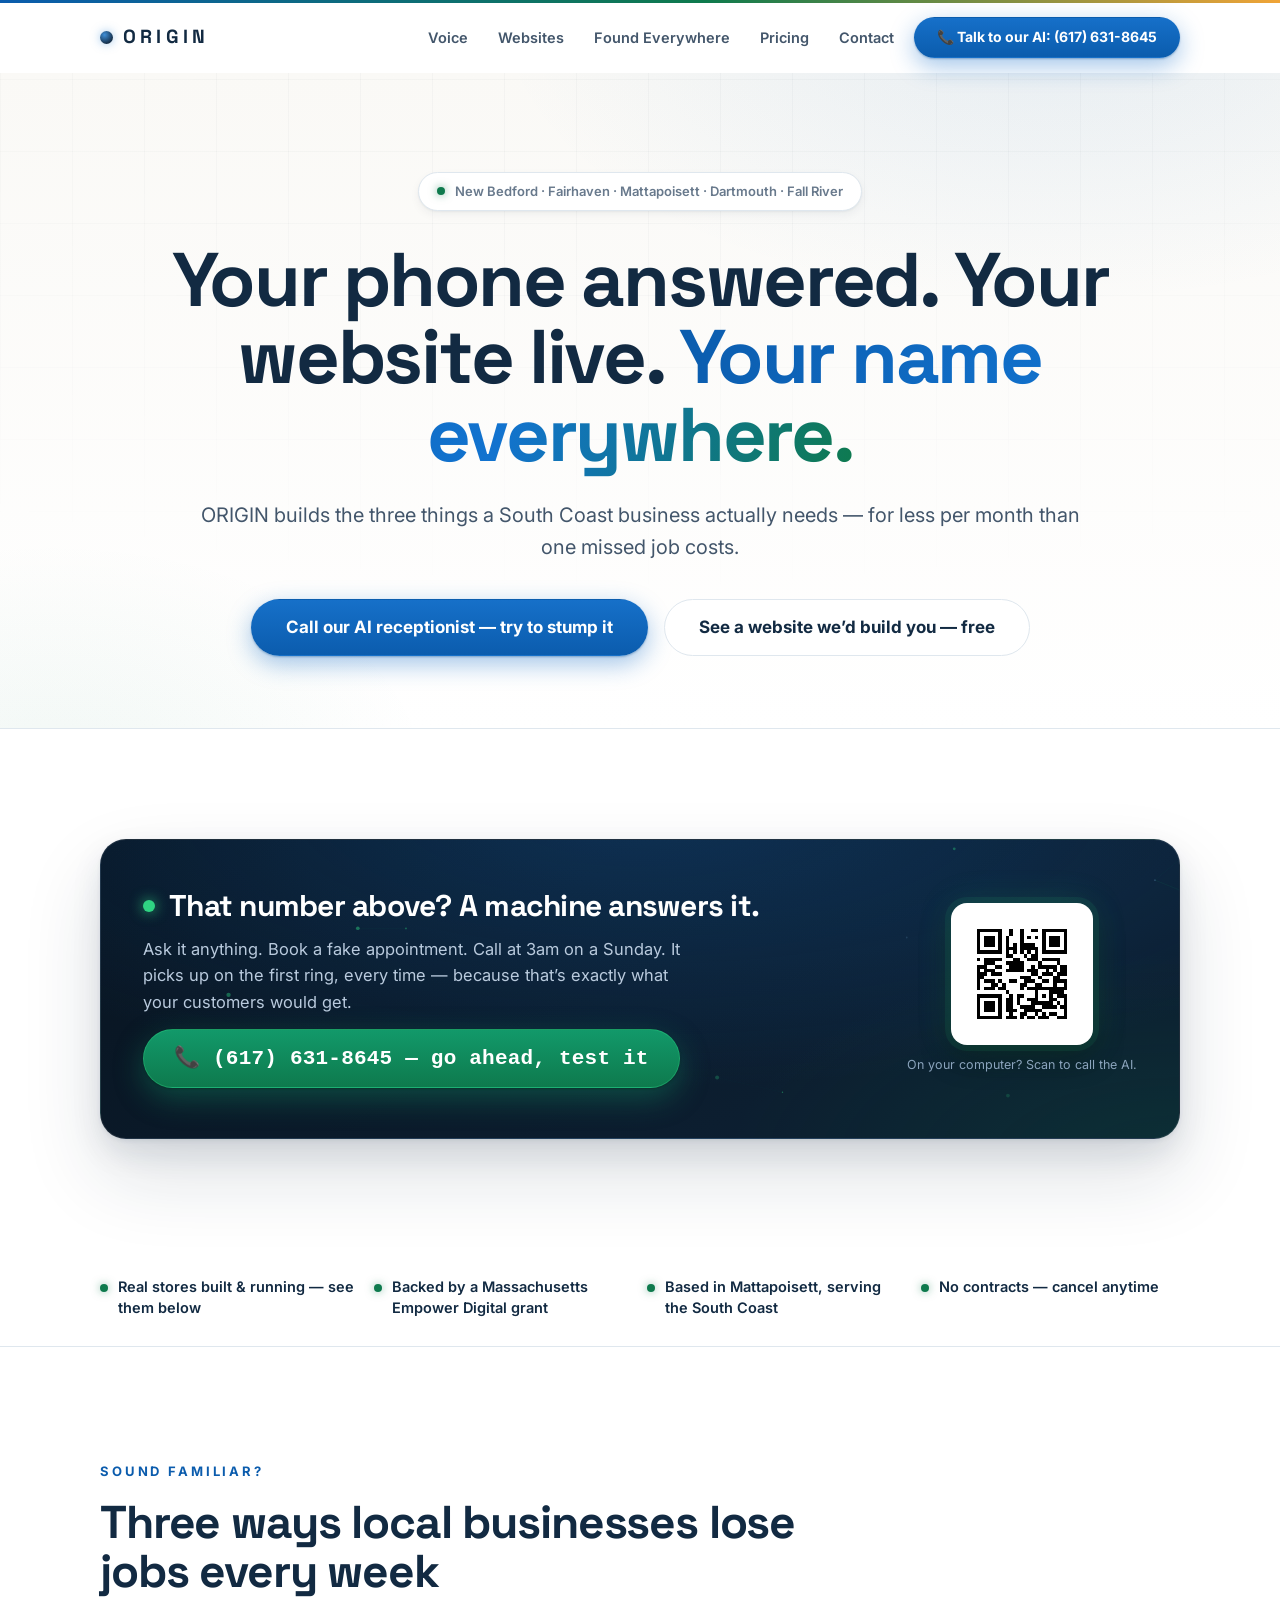
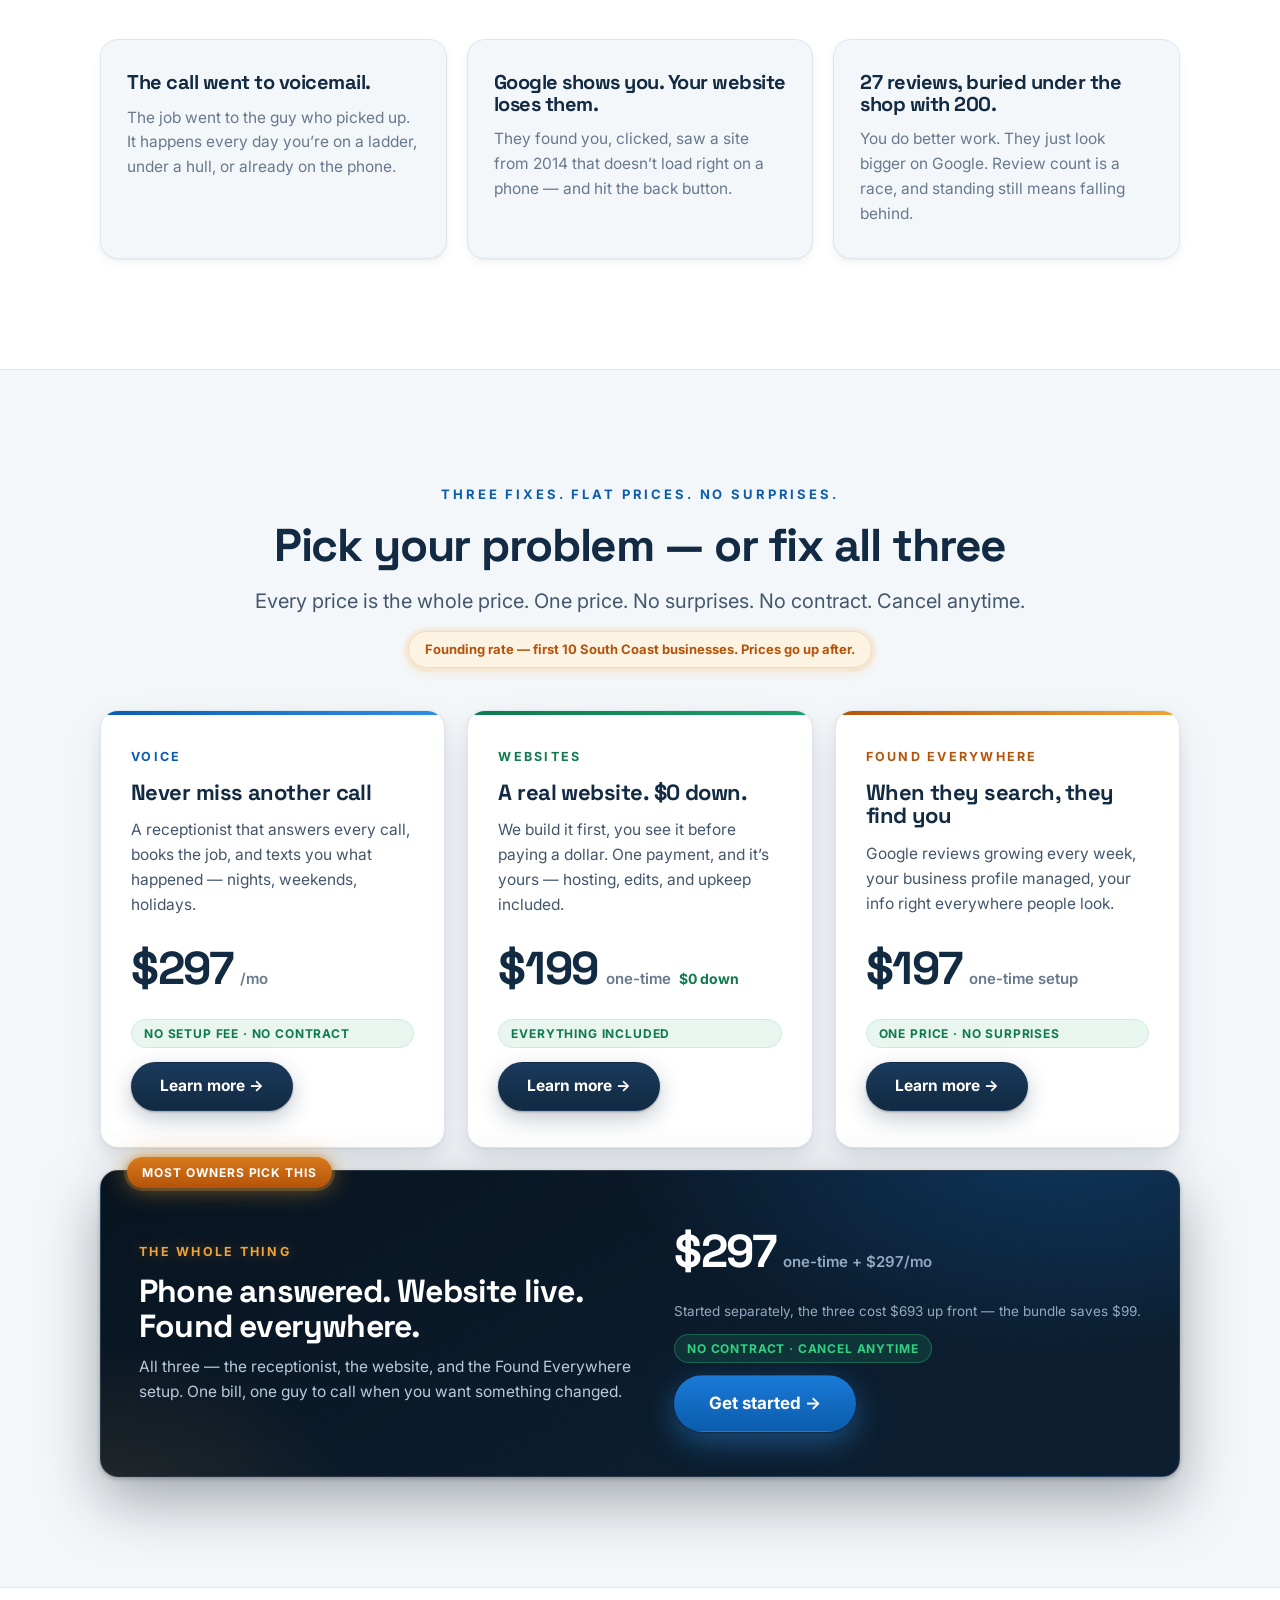
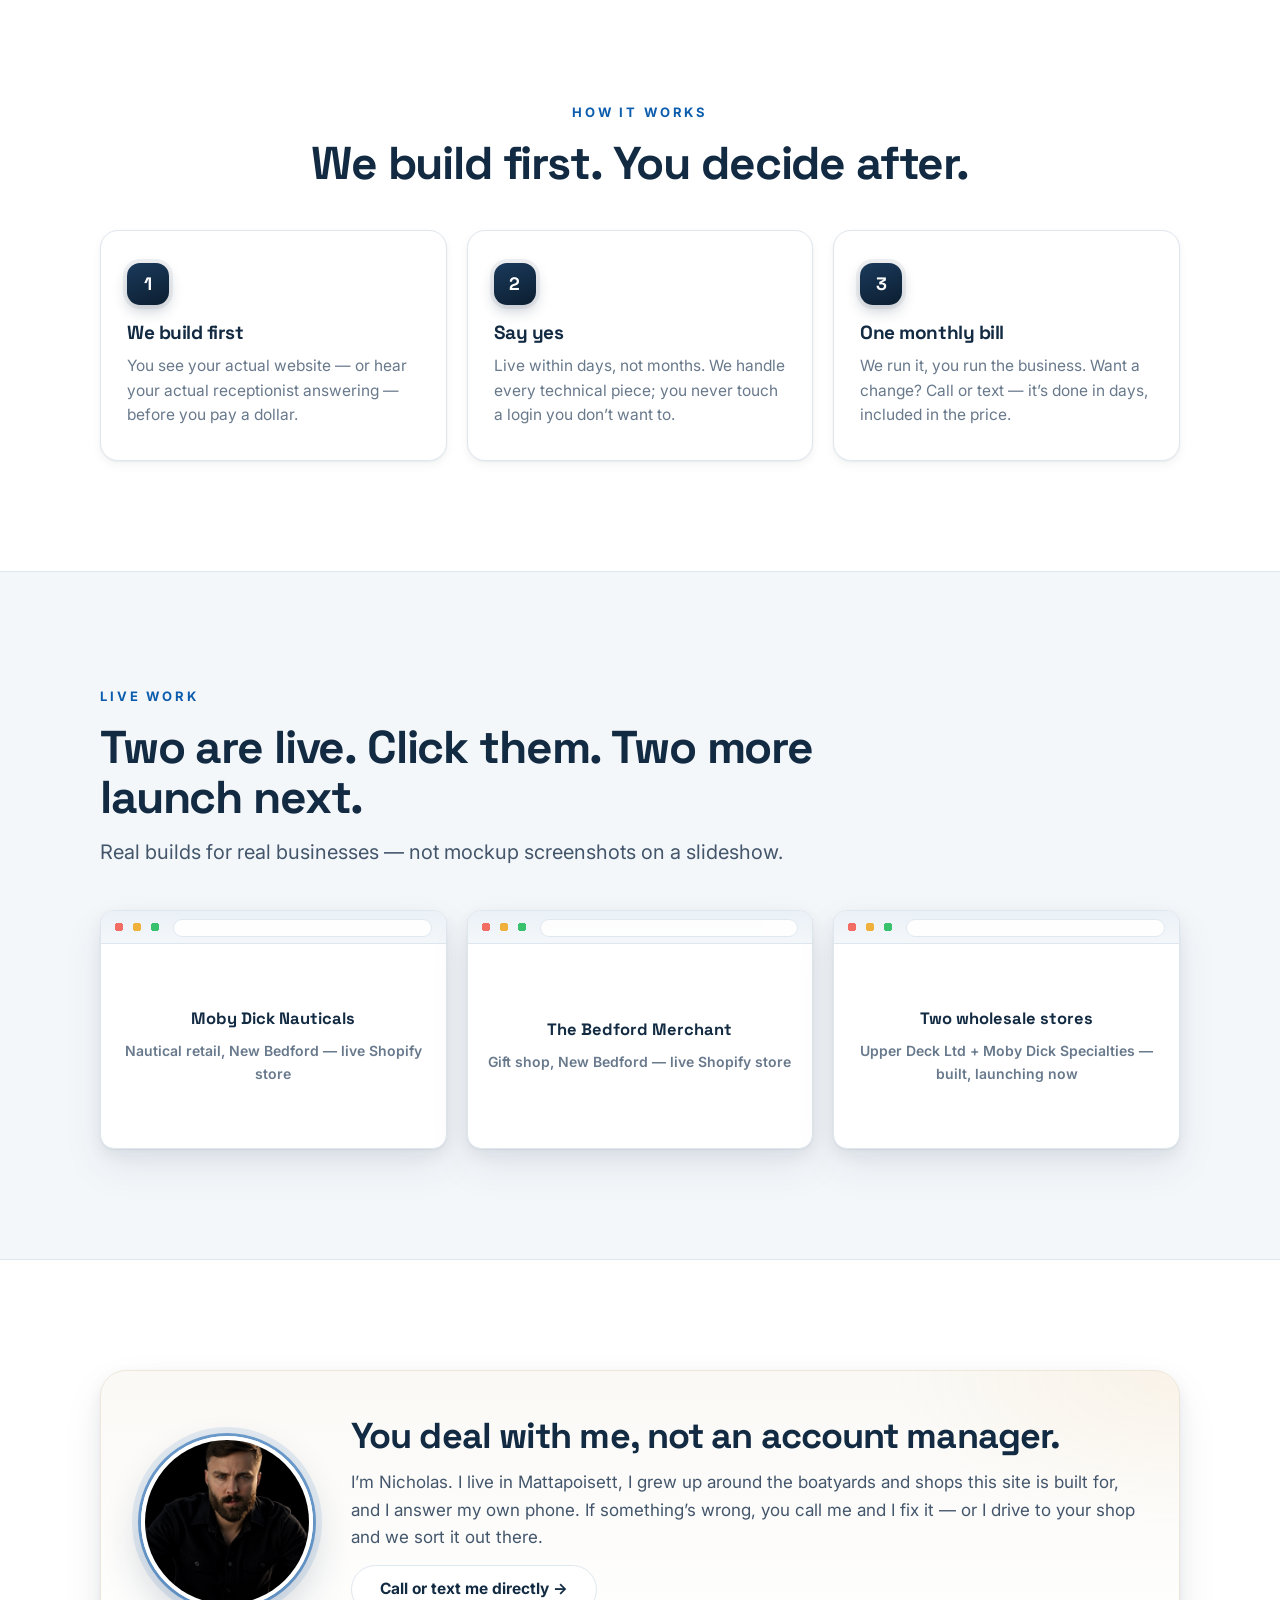
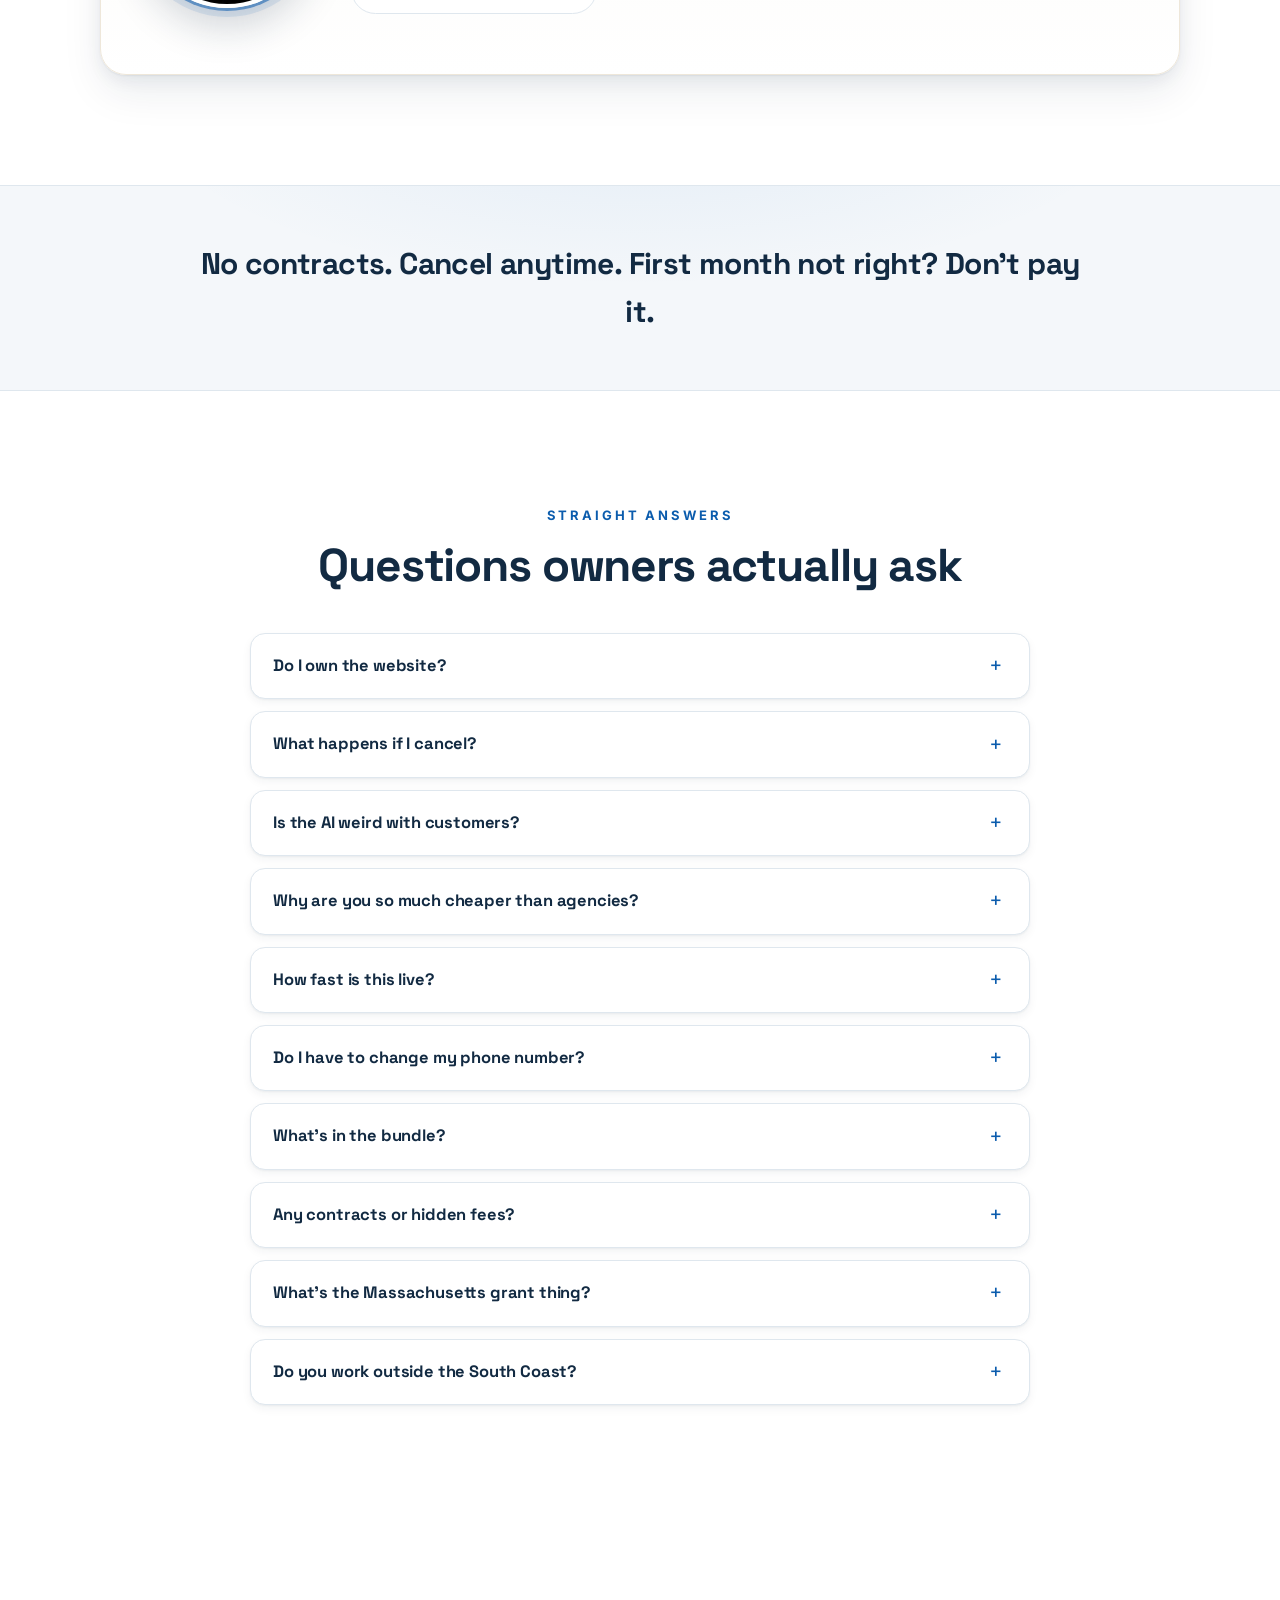
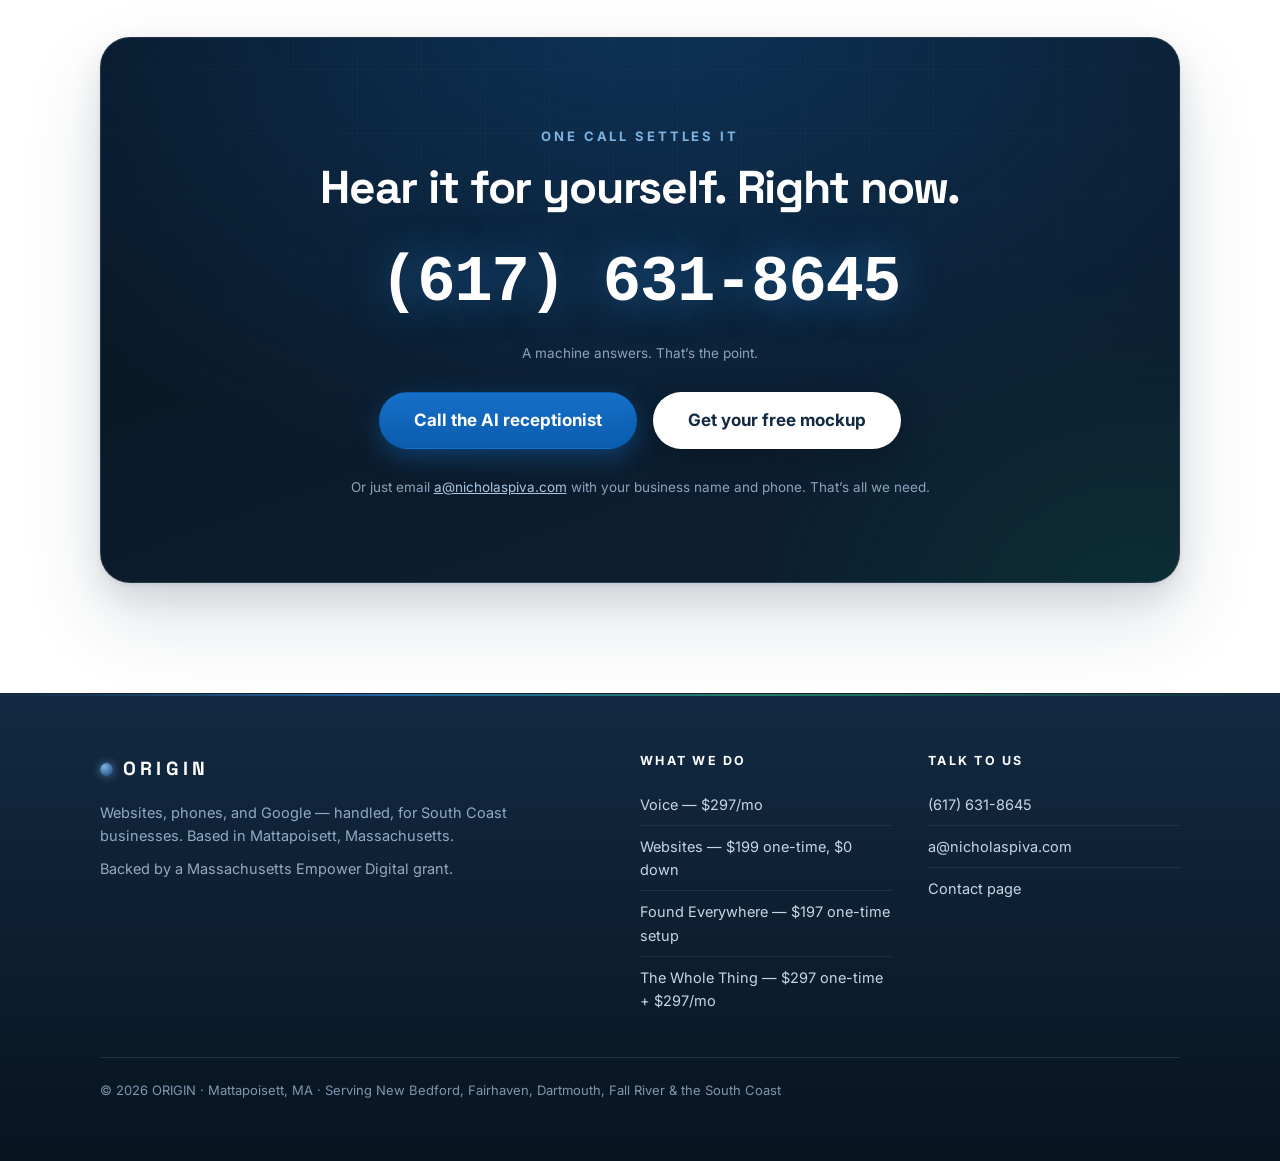
==== commit a3fefa36: "10X audit: real lead form (FormSubmit) + thank-you page, all mockup CTAs off mailto, og:image share " ====
--- a/index.html
+++ b/index.html
@@ -8,7 +8,8 @@
 <meta property="og:title" content="ORIGIN — Your phone answered. Your website live. Your name everywhere.">
 <meta property="og:description" content="A receptionist that answers every call, a website live in days for $0 down, and a Google presence that grows every week. South Coast, Massachusetts. No contracts.">
 <meta property="og:type" content="website">
-<meta name="twitter:card" content="summary">
+<meta property="og:image" content="https://heyorigin.ai/assets/og-image.png">
+<meta name="twitter:card" content="summary_large_image">
 <link rel="canonical" href="https://heyorigin.ai/">
 <meta property="og:url" content="https://heyorigin.ai/">
 <script type="application/ld+json">
@@ -24,7 +25,10 @@
     "addressRegion": "MA",
     "addressCountry": "US"
   },
-  "areaServed": ["New Bedford", "Fairhaven", "Mattapoisett", "Dartmouth", "Fall River"]
+  "areaServed": ["New Bedford", "Fairhaven", "Mattapoisett", "Dartmouth", "Fall River"],
+  "url": "https://heyorigin.ai",
+  "image": "https://heyorigin.ai/assets/og-image.png",
+  "priceRange": "$197-$297"
 }
 </script>
 <link rel="icon" href="data:image/svg+xml,%3Csvg xmlns='http://www.w3.org/2000/svg' viewBox='0 0 64 64'%3E%3Ccircle cx='32' cy='32' r='30' fill='%23122a42'/%3E%3Ccircle cx='32' cy='32' r='14' fill='none' stroke='white' stroke-width='7'/%3E%3C/svg%3E">
@@ -303,7 +307,7 @@
       <p class="fineprint">A machine answers. That&rsquo;s the point.</p>
       <div class="ctas">
         <a class="btn btn-call btn-lg" href="tel:617-631-8645">Call the AI receptionist</a>
-        <a class="btn btn-primary btn-lg" href="mailto:a@nicholaspiva.com?subject=Free%20mockup%20for%20my%20business&amp;body=Business%20name%3A%0ABest%20phone%20number%3A%0AAnything%20you%20want%20us%20to%20know%3A">Get your free mockup</a>
+        <a class="btn btn-primary btn-lg" href="/start/#form">Get your free mockup</a>
       </div>
       <p class="fineprint mt-md">Or just email <a href="mailto:a@nicholaspiva.com">a@nicholaspiva.com</a> with your business name and phone. That&rsquo;s all we need.</p>
     </div>
--- a/assets/style.css
+++ b/assets/style.css
@@ -625,3 +625,13 @@
   .reveal{opacity:1;transform:none}
   .dare .dare-fx{display:none!important}
 }
+
+/* ---------- Lead form (added 2026-08-25 audit) ---------- */
+.lead-form{max-width:560px;margin:0 auto;background:#fff;border:1px solid var(--line);border-radius:18px;padding:30px;box-shadow:var(--shadow)}
+.lead-form label{display:block;font-size:13px;font-weight:700;letter-spacing:.06em;text-transform:uppercase;color:var(--blue);margin:16px 0 6px}
+.lead-form label:first-child{margin-top:0}
+.lead-form input,.lead-form textarea{width:100%;font:inherit;font-size:16px;padding:13px 14px;border:1.5px solid var(--line);border-radius:10px;background:#fbfdff;color:inherit}
+.lead-form input:focus,.lead-form textarea:focus{outline:none;border-color:var(--blue)}
+.lead-form textarea{min-height:88px;resize:vertical}
+.lead-form button{width:100%;margin-top:20px;border:0;cursor:pointer}
+.lead-form .fineprint{margin-top:12px;text-align:center}
